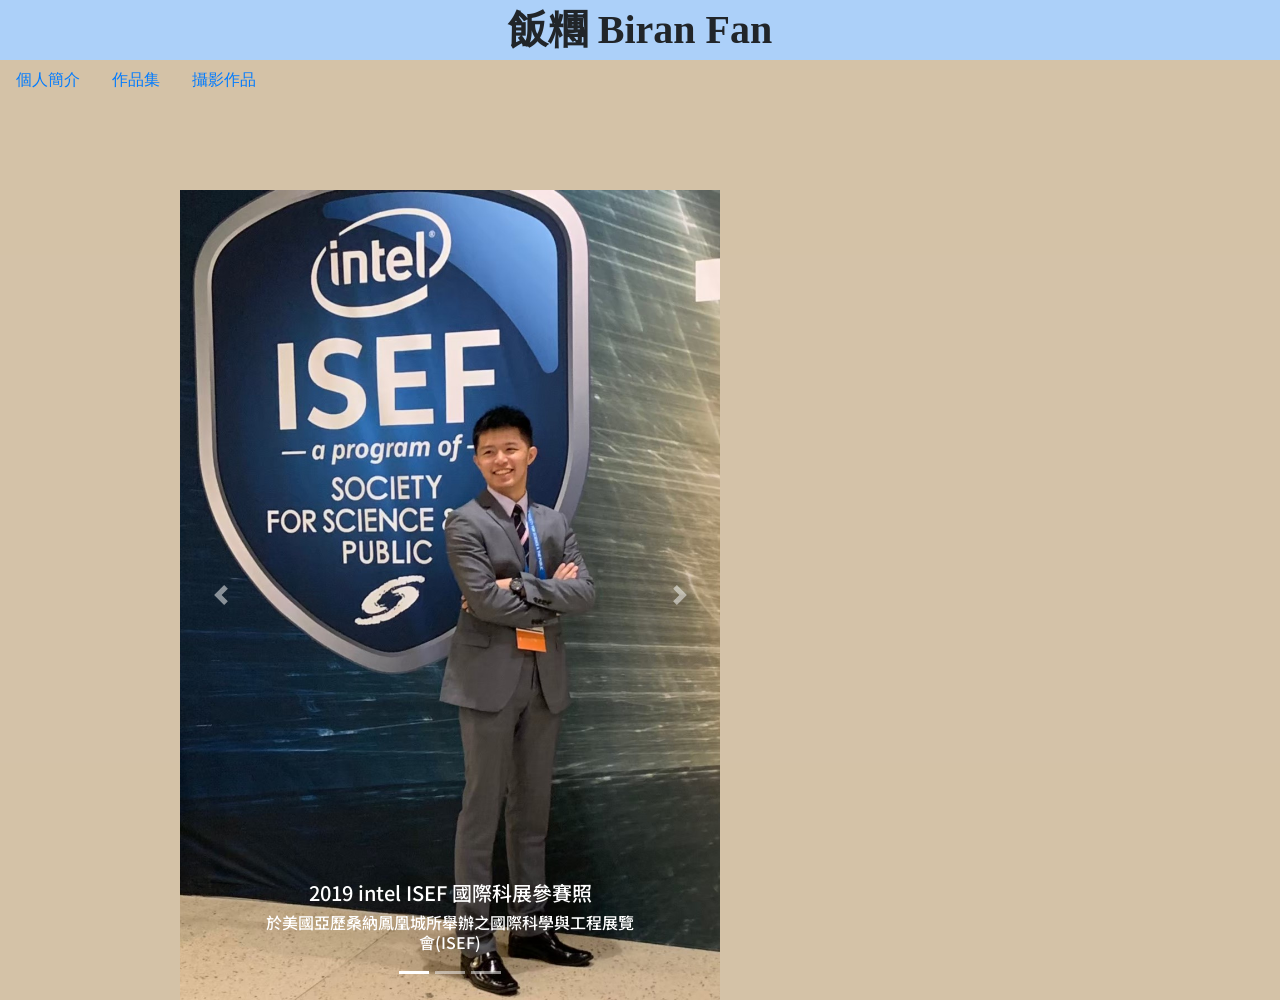
==== index.html @ c494d9f2 "test" ====
<!DOCTYPE html>

<html lang="zh-TW">

<head>
    <link rel="stylesheet" href="https://stackpath.bootstrapcdn.com/bootstrap/4.5.0/css/bootstrap.min.css" integrity="sha384-9aIt2nRpC12Uk9gS9baDl411NQApFmC26EwAOH8WgZl5MYYxFfc+NcPb1dKGj7Sk" crossorigin="anonymous">

    <meta charset="UTF-8">
    <meta name="viewport" content="width=device-width, initial-scale=1.0">
    <title>Brian Fan_范傑翔_履歷</title>
    <link href="./css/img.css" rel="stylesheet">
    <link href="https://fonts.googleapis.com/css2?family=Noto+Sans+TC:wght@100;300;400;500;700&display=swap" rel="stylesheet">
</head>

<body>
    <div id=title_of_website>
        <div class="title_name">飯糰 Biran Fan</div>
        <!-- <a class=""></a> -->
    </div>
    <div class="background">

        <!-- <video autoplay loop muted playsinline src="./vedio/IMG_1377.MOV" style="position:fixed ;display:inline-block;z-index:-1" aria-live="center"> -->
        <!-- </video> -->
        <ul class="nav nav-tab " id="myTab" role="tablist">
            <li class="nav-item color_blue" role="presentation">
                <a class="nav-link active" id="home-tab" data-toggle="tab" href="#home" role="tab" aria-controls="home" aria-selected="true">個人簡介</a>
            </li>
            <li class="nav-item" role="presentation">
                <a class="nav-link" id="profile-tab" data-toggle="tab" href="#profile" role="tab" aria-controls="profile" aria-selected="false">作品集</a>
            </li>
            <li class="nav-item" role="presentation">
                <a class="nav-link" id="contact-tab" data-toggle="tab" href="#contact" role="tab" aria-controls="contact" aria-selected="false">攝影作品</a>
            </li>
        </ul>
        <div class="tab-content self_photo photo_location" id="myTabContent">
            <!-- 幻燈片-個人照 -->
            <div class="tab-pane fade show active" style="height:90vmin;width:60vmin;" id="home" role="tabpanel" aria-labelledby="home-tab">
                <div id="carouselExampleCaptions" class="carousel slide" data-ride="carousel">
                    <ol class="carousel-indicators">
                        <li data-target="#carouselExampleCaptions" data-slide-to="0" class="active"></li>
                        <li data-target="#carouselExampleCaptions" data-slide-to="1"></li>
                        <li data-target="#carouselExampleCaptions" data-slide-to="2"></li>
                    </ol>
                    <div class="carousel-inner" style="height:90vmin;width:60vmin;">
                        <div class="carousel-item active">
                            <img src="./selfimg/ISEF_1.jpg" class="photo_size d-block h-100 " style="height:90vmin;width:60vmin;" alt="我的照片，為在美國參加國際科展時之照片">
                            <!-- <div src="./selfimg/ISEF_1.jpg" class="self_photo" style="height:90vmin;width:100%;" alt="我的照片，為在美國參加國際科展時之照片"></div> -->
                            <div class="carousel-caption d-none d-md-block">
                                <h5 class="font_type">2019 intel ISEF 國際科展參賽照</h5>
                                <h6 class="font_type" style="font-family: Noto Sans TC,sans-serif">
                                    於美國亞歷桑納鳳凰城所舉辦之國際科學與工程展覽會(ISEF)</h6>
                                <!-- <p class="font_type">我為該屆地球與環境科學科之代表(EAEV)</p> -->
                            </div>
                        </div>
                        <div class="carousel-item">
                            <img src="./selfimg/IMG_9855.JPG" class="photo_size d-block h-100" style="height:90vmin;width:60vmin;" alt="...">
                            <div class="carousel-caption d-none d-md-block">
                                <h5 class="font_type">美國獨照</h5>
                                <h6 class="font_type">沉積岩地質景</h6>
                            </div>
                        </div>
                        <div class="carousel-item">
                            <img src="./selfimg/IMG_0861.JPG" class="d-block h-100" style="height:90vmin;width:60vmin;" alt="...">
                            <div class="carousel-caption d-none d-md-block">
                                <h5 class="font_type">高中制服與大學背景</h5>
                                <h6 class="font_type">國立臺灣師範大學附屬高級中學與國立臺灣大學</h6>
                            </div>
                        </div>
                    </div>
                    <a class="carousel-control-prev" href="#carouselExampleCaptions" role="button" data-slide="prev">
                        <span class="carousel-control-prev-icon" aria-hidden="true"></span>
                        <span class="sr-only">Previous</span>
                    </a>
                    <a class="carousel-control-next" href="#carouselExampleCaptions" role="button" data-slide="next">
                        <span class="carousel-control-next-icon" aria-hidden="true"></span>
                        <span class="sr-only">Next</span>
                    </a>
                </div>
            </div>
            <div class="tab-pane fade" id="profile" role="tabpanel" aria-labelledby="profile-tab">...</div>
            <div class="tab-pane fade" id="contact" role="tabpanel" aria-labelledby="contact-tab">...</div>
        </div>
    </div>

</body>
<script src="https://code.jquery.com/jquery-3.5.1.slim.min.js" integrity="sha384-DfXdz2htPH0lsSSs5nCTpuj/zy4C+OGpamoFVy38MVBnE+IbbVYUew+OrCXaRkfj" crossorigin="anonymous"></script>
<script src="https://cdn.jsdelivr.net/npm/popper.js@1.16.0/dist/umd/popper.min.js" integrity="sha384-Q6E9RHvbIyZFJoft+2mJbHaEWldlvI9IOYy5n3zV9zzTtmI3UksdQRVvoxMfooAo" crossorigin="anonymous"></script>
<script src="https://stackpath.bootstrapcdn.com/bootstrap/4.5.0/js/bootstrap.min.js" integrity="sha384-OgVRvuATP1z7JjHLkuOU7Xw704+h835Lr+6QL9UvYjZE3Ipu6Tp75j7Bh/kR0JKI" crossorigin="anonymous"></script>

</html>
---- css/img.css ----
#title_of_website {
    margin-top: 0vmin;
    height: 60px;
    width: 100vw;
    background-color: #0a73ec56;
}

.background {
    background-color: #92662365;
    display: inline-block;
    height: 100%;
    width: 100%;
}

.bottom #color_blue {
    background-color: #00f5fd;
    display: inline;
}


/* #bottoms{ */


/* } */

#self_photo {
    /* display: inline-block; */
    /* margin-left: 20vmin; */
    height: 60vmin;
    width: 40vmin;
    /* background-size: contain; */
}

.photo_location {
    margin-left: 20vmin;
    margin-top: 10vmin;
}

.h-100 {
    height: 100%;
}


/* .photo_size img { */


/* width: 100%; */


/* height: 100%; */


/* width: 60vmin; */


/* height: 96vmin; */


/* } */

.font_type {
    font-family: 'Noto Sans TC', sans-serif;
}

.title_name {
    font-family: "Roboto,微軟正黑體";
    font-size: 40px;
    font-weight: 700;
    margin: auto;
    height: 60px;
    text-align: center;
    /* width: 30vw; */
}

.title_element {
    margin-top: 0vmin;
    height: 60px;
    /* width: 30vw; */
}

#box {
    margin: auto;
    margin-top: 1vmin;
    height: 90vmin;
    width: 46vmin;
    background-color: #FFFFFF;
    padding-top: 1vmin;
    border-radius: 4vmin;
    padding-bottom: 8vmin;
    padding-left: 1vmin;
    padding-right: 1vmin;
    /* height: 800px; */
    /* width: 450px; */
    /* background-color: #0000FF; */
    /* padding: 10px; */
    /* border-radius: 20px; */
}

.outside {
    margin: auto;
    margin-top: 1vmin;
    height: 100vmin;
    width: 48vmin;
    background-color: #ecb1ac;
    border-radius: 4vmin;
    padding-top: 1vmin;
    padding-bottom: 1vmin;
    padding-left: 1vmin;
    padding-right: 1vmin;
}
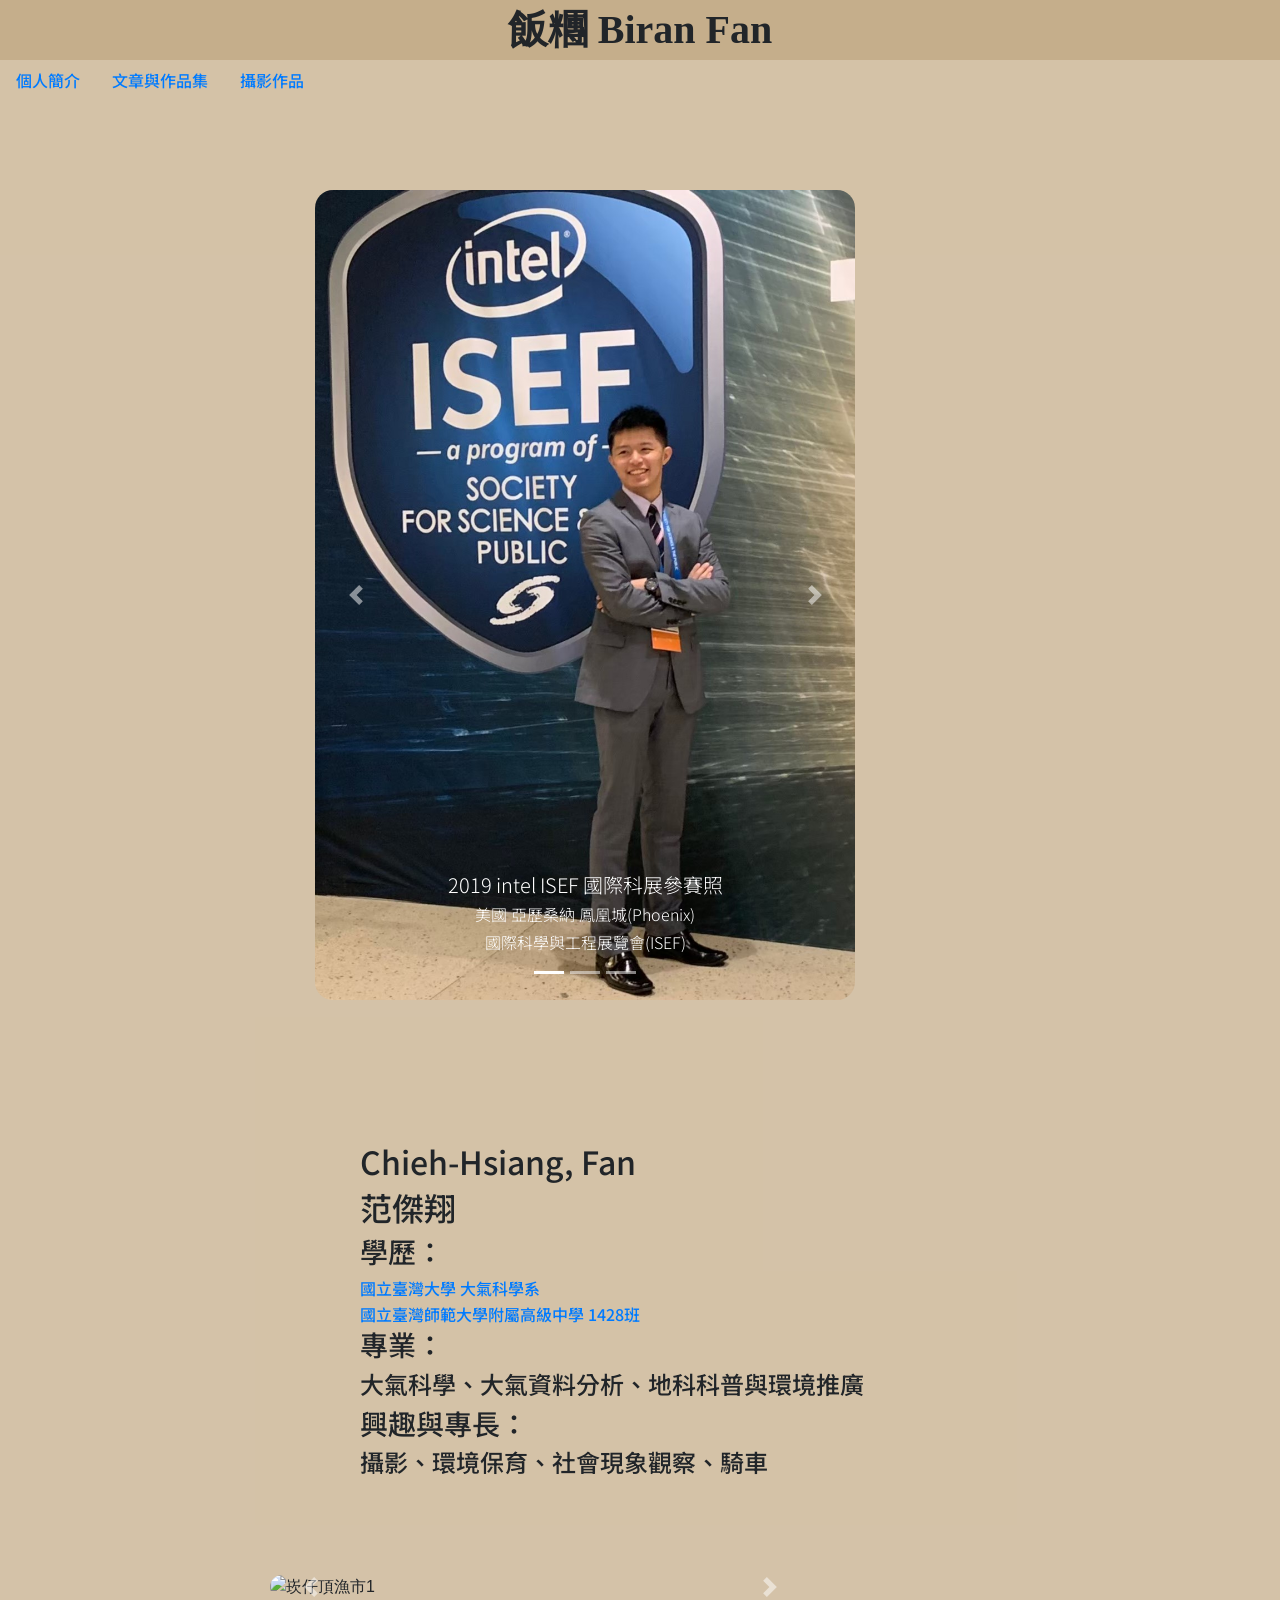
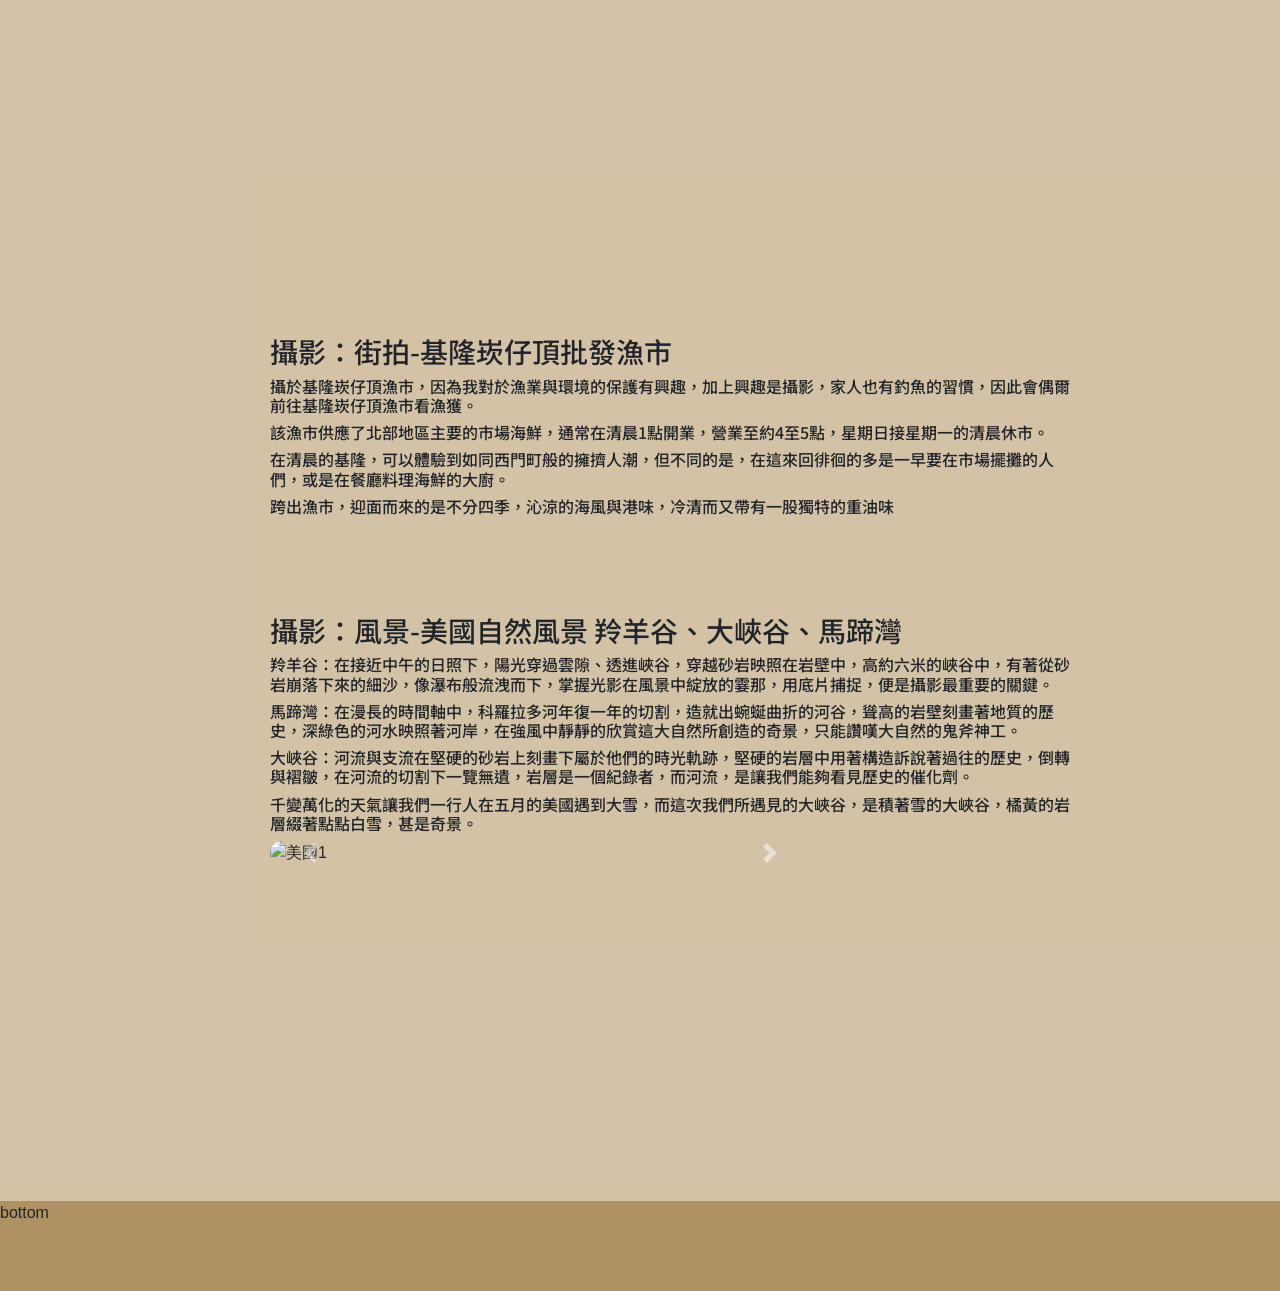
==== commit 2f642661: "update 1" ====
--- a/index.html
+++ b/index.html
@@ -13,7 +13,7 @@
 </head>
 
 <body>
-    <div id=title_of_website>
+    <div id="title_of_website">
         <div class="title_name">飯糰 Biran Fan</div>
         <!-- <a class=""></a> -->
     </div>
@@ -21,70 +21,192 @@
 
         <!-- <video autoplay loop muted playsinline src="./vedio/IMG_1377.MOV" style="position:fixed ;display:inline-block;z-index:-1" aria-live="center"> -->
         <!-- </video> -->
-        <ul class="nav nav-tab " id="myTab" role="tablist">
+        <ul class="nav nav-tab " id="myTab" style=" margin:center;align-content: center;" role="tablist">
             <li class="nav-item color_blue" role="presentation">
-                <a class="nav-link active" id="home-tab" data-toggle="tab" href="#home" role="tab" aria-controls="home" aria-selected="true">個人簡介</a>
+                <a class="nav-link active font_type_title_bottom" id="home-tab" data-toggle="tab" href="#home" role="tab" aria-controls="home" aria-selected="true">個人簡介</a>
             </li>
             <li class="nav-item" role="presentation">
-                <a class="nav-link" id="profile-tab" data-toggle="tab" href="#profile" role="tab" aria-controls="profile" aria-selected="false">作品集</a>
+                <a class="nav-link font_type_title_bottom" id="profile-tab" data-toggle="tab" href="#profile" role="tab" aria-controls="profile" aria-selected="false">文章與作品集</a>
             </li>
             <li class="nav-item" role="presentation">
-                <a class="nav-link" id="contact-tab" data-toggle="tab" href="#contact" role="tab" aria-controls="contact" aria-selected="false">攝影作品</a>
+                <a class="nav-link font_type_title_bottom" id="contact-tab" data-toggle="tab" href="#contact" role="tab" aria-controls="contact" aria-selected="false">攝影作品</a>
             </li>
         </ul>
-        <div class="tab-content self_photo photo_location" id="myTabContent">
+        <div class="tab-content" id="myTabContent">
             <!-- 幻燈片-個人照 -->
-            <div class="tab-pane fade show active" style="height:90vmin;width:60vmin;" id="home" role="tabpanel" aria-labelledby="home-tab">
-                <div id="carouselExampleCaptions" class="carousel slide" data-ride="carousel">
-                    <ol class="carousel-indicators">
-                        <li data-target="#carouselExampleCaptions" data-slide-to="0" class="active"></li>
-                        <li data-target="#carouselExampleCaptions" data-slide-to="1"></li>
-                        <li data-target="#carouselExampleCaptions" data-slide-to="2"></li>
-                    </ol>
-                    <div class="carousel-inner" style="height:90vmin;width:60vmin;">
-                        <div class="carousel-item active">
-                            <img src="./selfimg/ISEF_1.jpg" class="photo_size d-block h-100 " style="height:90vmin;width:60vmin;" alt="我的照片，為在美國參加國際科展時之照片">
-                            <!-- <div src="./selfimg/ISEF_1.jpg" class="self_photo" style="height:90vmin;width:100%;" alt="我的照片，為在美國參加國際科展時之照片"></div> -->
-                            <div class="carousel-caption d-none d-md-block">
-                                <h5 class="font_type">2019 intel ISEF 國際科展參賽照</h5>
-                                <h6 class="font_type" style="font-family: Noto Sans TC,sans-serif">
-                                    於美國亞歷桑納鳳凰城所舉辦之國際科學與工程展覽會(ISEF)</h6>
-                                <!-- <p class="font_type">我為該屆地球與環境科學科之代表(EAEV)</p> -->
-                            </div>
+            <div class="tab-pane fade show active" id="home" style="margin-left: 20vmin;margin-top:10vmin" role="tabpanel" aria-labelledby="home-tab">
+                <div class="display_ib self">
+                    <div id="carouselExampleCaptions" class="carousel slide" data-ride="carousel" style="height:90vmin;width:60vmin;">
+                        <ol class="carousel-indicators">
+                            <li data-target="#carouselExampleCaptions" data-slide-to="0" class="active"></li>
+                            <li data-target="#carouselExampleCaptions" data-slide-to="1"></li>
+                            <li data-target="#carouselExampleCaptions" data-slide-to="2"></li>
+                        </ol>
+                        <div class="carousel-inner" style="height:90vmin;width:60vmin;">
+                            <div class="carousel-item active">
+                                <img src="./selfimg/ISEF_1.jpg" class="photo_size d-block h-100 " style="height:90vmin;width:60vmin;border-radius: 2vmin;" alt="我的照片，為在美國參加國際科展時之照片">
+                                <!-- <div src="./selfimg/ISEF_1.jpg" class="self_photo" style="height:90vmin;width:100%;" alt="我的照片，為在美國參加國際科展時之照片"></div> -->
+                                <div class="carousel-caption d-none d-md-block">
+                                    <h5 class="font_type">2019 intel ISEF 國際科展參賽照</h5>
+                                    <h6 class="font_type">美國 亞歷桑納 鳳凰城(Phoenix) </h6>
+                                    <h6 class="font_type">國際科學與工程展覽會(ISEF)</h6>
+                                    <!-- <p class="font_type">我為該屆地球與環境科學科之代表(EAEV)</p> -->
+                                </div>
+                            </div>
+                            <div class="carousel-item">
+                                <img src="./selfimg/IMG_9855.JPG" class="photo_size d-block h-100" style="height:90vmin;width:60vmin;border-radius: 2vmin;" alt="美國獨照">
+                                <div class="carousel-caption d-none d-md-block">
+                                    <h5 class="font_type">美國獨照</h5>
+                                    <h6 class="font_type">沉積岩地質景</h6>
+                                </div>
+                            </div>
+                            <div class="carousel-item">
+                                <img src="./selfimg/IMG_0861.JPG" class="d-block h-100" style="height:90vmin;width:60vmin;border-radius: 2vmin;" alt="附中制服日">
+                                <div class="carousel-caption d-none d-md-block">
+                                    <h5 class="font_type">高中制服與大學背景</h5>
+                                    <h6 class="font_type">國立臺灣大學</h6>
+                                    <h6 class="font_type">國立臺灣師範大學附屬高級中學</h6>
+                                </div>
+                            </div>
+                            <!-- </div> -->
+                            <div class="article">adfgiewrf</div>
+                            <a class="carousel-control-prev" href="#carouselExampleCaptions" role="button" data-slide="prev">
+                                <span class="carousel-control-prev-icon" aria-hidden="true"></span>
+                                <span class="sr-only">Previous</span>
+                            </a>
+                            <a class="carousel-control-next" href="#carouselExampleCaptions" role="button" data-slide="next">
+                                <span class="carousel-control-next-icon" aria-hidden="true"></span>
+                                <span class="sr-only">Next</span>
+                            </a>
                         </div>
-                        <div class="carousel-item">
-                            <img src="./selfimg/IMG_9855.JPG" class="photo_size d-block h-100" style="height:90vmin;width:60vmin;" alt="...">
-                            <div class="carousel-caption d-none d-md-block">
-                                <h5 class="font_type">美國獨照</h5>
-                                <h6 class="font_type">沉積岩地質景</h6>
-                            </div>
+                    </div>
+                </div>
+                <div class="display_ib self_article">
+                    <h2 class="font_type" style="font-weight:500;">Chieh-Hsiang, Fan</h2>
+                    <h2 class="font_type" style="font-weight:500;">范傑翔</h2>
+
+                    <h3 class="font_type" style="font-weight:500;">學歷：</h3>
+                    <a class="font_type" style="font-weight:500;" href="http://www.as.ntu.edu.tw/" target="_blank">
+                        國立臺灣大學 大氣科學系<br></a>
+                    <a class="font_type" style="font-weight:500;" href="https://www.hs.ntnu.edu.tw/" target="_blank">
+                        國立臺灣師範大學附屬高級中學 1428班
+                    </a>
+                    <h3 class="font_type" style="font-weight:500;">專業：</h3>
+                    <h4 class="font_type" style="font-weight:500;">大氣科學、大氣資料分析、地科科普與環境推廣</h4>
+                    <h3 class="font_type" style="font-weight:500;">興趣與專長：</h3>
+                    <h4 class="font_type" style="font-weight:500;">攝影、環境保育、社會現象觀察、騎車</h4>
+
+                </div>
+                <div class="photo_article">
+                    <div class="photo_in_left">
+                        <div id="carouselExampleControls" class="carousel slide" data-ride="carousel">
+                            <div class="carousel-inner">
+                                <div class="carousel-item active">
+                                    <img src="./img/IMG_3566.JPG" class="d-block w-100" style="border-radius: 3vmin;" alt="崁仔頂漁市1">
+                                </div>
+                                <div class="carousel-item">
+                                    <img src="./img/IMG_3562.JPG" class="d-block w-100" style="border-radius: 3vmin;" alt="崁仔頂漁市2">
+                                </div>
+                                <div class="carousel-item">
+                                    <img src="./img/IMG_3532.JPG" class="d-block w-100" style="border-radius: 3vmin;" alt="崁仔頂漁市3">
+                                </div>
+                            </div>
+                            <a class="carousel-control-prev" href="#carouselExampleControls" role="button" data-slide="prev">
+                                <span class="carousel-control-prev-icon" aria-hidden="true"></span>
+                                <span class="sr-only">Previous</span>
+                            </a>
+                            <a class="carousel-control-next" href="#carouselExampleControls" role="button" data-slide="next">
+                                <span class="carousel-control-next-icon" aria-hidden="true"></span>
+                                <span class="sr-only">Next</span>
+                            </a>
                         </div>
-                        <div class="carousel-item">
-                            <img src="./selfimg/IMG_0861.JPG" class="d-block h-100" style="height:90vmin;width:60vmin;" alt="...">
-                            <div class="carousel-caption d-none d-md-block">
-                                <h5 class="font_type">高中制服與大學背景</h5>
-                                <h6 class="font_type">國立臺灣師範大學附屬高級中學與國立臺灣大學</h6>
-                            </div>
+                    </div>
+                    <div class="article">
+                        <h3>攝影：街拍-基隆崁仔頂批發漁市</h3>
+                        <h6>
+                            攝於基隆崁仔頂漁市，因為我對於漁業與環境的保護有興趣，加上興趣是攝影，家人也有釣魚的習慣，因此會偶爾前往基隆崁仔頂漁市看漁獲。
+                        </h6>
+                        <h6>該漁市供應了北部地區主要的市場海鮮，通常在清晨1點開業，營業至約4至5點，星期日接星期一的清晨休市。
+                        </h6>
+                        <h6>在清晨的基隆，可以體驗到如同西門町般的擁擠人潮，但不同的是，在這來回徘徊的多是一早要在市場擺攤的人們，或是在餐廳料理海鮮的大廚。</h6>
+                        <h6>跨出漁市，迎面而來的是不分四季，沁涼的海風與港味，冷清而又帶有一股獨特的重油味</h6>
+                    </div>
+                </div>
+                <div class="photo_article">
+                    <div class="article">
+                        <h3>攝影：風景-美國自然風景 羚羊谷、大峽谷、馬蹄灣</h3>
+                        <h6>
+                            羚羊谷：在接近中午的日照下，陽光穿過雲隙、透進峽谷，穿越砂岩映照在岩壁中，高約六米的峽谷中，有著從砂岩崩落下來的細沙，像瀑布般流洩而下，掌握光影在風景中綻放的霎那，用底片捕捉，便是攝影最重要的關鍵。
+                        </h6>
+                        <h6>馬蹄灣：在漫長的時間軸中，科羅拉多河年復一年的切割，造就出蜿蜒曲折的河谷，聳高的岩壁刻畫著地質的歷史，深綠色的河水映照著河岸，在強風中靜靜的欣賞這大自然所創造的奇景，只能讚嘆大自然的鬼斧神工。
+                        </h6>
+                        <h6>大峽谷：河流與支流在堅硬的砂岩上刻畫下屬於他們的時光軌跡，堅硬的岩層中用著構造訴說著過往的歷史，倒轉與褶皺，在河流的切割下一覽無遺，岩層是一個紀錄者，而河流，是讓我們能夠看見歷史的催化劑。
+                        </h6>
+                        <h6>千變萬化的天氣讓我們一行人在五月的美國遇到大雪，而這次我們所遇見的大峽谷，是積著雪的大峽谷，橘黃的岩層綴著點點白雪，甚是奇景。</h6>
+                    </div>
+                    <div class="photo_in_right">
+                        <div id="carouselExampleFade" class="carousel slide carousel-fade" data-ride="carousel">
+                            <div class="carousel-inner">
+                                <div class="carousel-item active">
+                                    <img src="./img/us_1.JPG" class="d-block w-100" style="border-radius: 3vmin;" alt="美國1">
+                                </div>
+                                <div class="carousel-item">
+                                    <img src="./img/us_2.JPG" class="d-block w-100" style="border-radius: 3vmin;" alt="美國2">
+                                </div>
+                                <!-- <div class="carousel-item"> -->
+                                <!-- <img src="./img/us_3.JPG" class="d-block w-100" style="border-radius: 3vmin;" alt="崁仔頂漁市2"> -->
+                                <!-- </div> -->
+                                <!-- <div class="carousel-item"> -->
+                                <!-- <img src="./img/us_4.JPG" class="d-block w-100" style="border-radius: 3vmin;" alt="崁仔頂漁市2"> -->
+                                <!-- </div> -->
+                                <div class="carousel-item">
+                                    <img src="./img/us_5.JPG" class="d-block w-100" style="border-radius: 3vmin;" alt="美國3">
+                                </div>
+                                <div class="carousel-item">
+                                    <img src="./img/us_6.JPG" class="d-block w-100" style="border-radius: 3vmin;" alt="美國4">
+                                </div>
+                                <div class="carousel-item">
+                                    <img src="./img/us_7.JPG" class="d-block w-100" style="border-radius: 3vmin;" alt="美國5">
+                                </div>
+                                <div class="carousel-item">
+                                    <img src="./img/us_8.JPG" class="d-block w-100" style="border-radius: 3vmin;" alt="美國6">
+                                </div>
+                                <div class="carousel-item">
+                                    <img src="./img/us_9.JPG" class="d-block w-100" style="border-radius: 3vmin;" alt="美國7">
+                                </div>
+                                <div class="carousel-item">
+                                    <img src="./img/us_10.JPG" class="d-block w-100" style="border-radius: 3vmin;" alt="美國8">
+                                </div>
+                                <div class="carousel-item">
+                                    <img src="./img/us_11.JPG" class="d-block w-100" style="border-radius: 3vmin;" alt="美國9">
+                                </div>
+                                <div class="carousel-item">
+                                    <img src="./img/us_12.JPG" class="d-block w-100" style="border-radius: 3vmin;" alt="美國10">
+                                </div>
+                                <div class="carousel-item">
+                                    <img src="./img/us_13.JPG" class="d-block w-100" style="border-radius: 3vmin;" alt="美國11">
+                                </div>
+                            </div>
+                            <a class="carousel-control-prev" href="#carouselExampleFade" role="button" data-slide="prev">
+                                <span class="carousel-control-prev-icon" aria-hidden="true"></span>
+                                <span class="sr-only">Previous</span>
+                            </a>
+                            <a class="carousel-control-next" href="#carouselExampleFade" role="button" data-slide="next">
+                                <span class="carousel-control-next-icon" aria-hidden="true"></span>
+                                <span class="sr-only">Next</span>
+                            </a>
                         </div>
                     </div>
-                    <a class="carousel-control-prev" href="#carouselExampleCaptions" role="button" data-slide="prev">
-                        <span class="carousel-control-prev-icon" aria-hidden="true"></span>
-                        <span class="sr-only">Previous</span>
-                    </a>
-                    <a class="carousel-control-next" href="#carouselExampleCaptions" role="button" data-slide="next">
-                        <span class="carousel-control-next-icon" aria-hidden="true"></span>
-                        <span class="sr-only">Next</span>
-                    </a>
                 </div>
             </div>
             <div class="tab-pane fade" id="profile" role="tabpanel" aria-labelledby="profile-tab">...</div>
             <div class="tab-pane fade" id="contact" role="tabpanel" aria-labelledby="contact-tab">...</div>
         </div>
-    </div>
-
+        <div id="bottom_of_website"> bottom</div>
+
+        <script src="https://code.jquery.com/jquery-3.5.1.slim.min.js" integrity="sha384-DfXdz2htPH0lsSSs5nCTpuj/zy4C+OGpamoFVy38MVBnE+IbbVYUew+OrCXaRkfj" crossorigin="anonymous"></script>
+        <script src="https://cdn.jsdelivr.net/npm/popper.js@1.16.0/dist/umd/popper.min.js" integrity="sha384-Q6E9RHvbIyZFJoft+2mJbHaEWldlvI9IOYy5n3zV9zzTtmI3UksdQRVvoxMfooAo" crossorigin="anonymous"></script>
+        <script src="https://stackpath.bootstrapcdn.com/bootstrap/4.5.0/js/bootstrap.min.js" integrity="sha384-OgVRvuATP1z7JjHLkuOU7Xw704+h835Lr+6QL9UvYjZE3Ipu6Tp75j7Bh/kR0JKI" crossorigin="anonymous"></script>
 </body>
-<script src="https://code.jquery.com/jquery-3.5.1.slim.min.js" integrity="sha384-DfXdz2htPH0lsSSs5nCTpuj/zy4C+OGpamoFVy38MVBnE+IbbVYUew+OrCXaRkfj" crossorigin="anonymous"></script>
-<script src="https://cdn.jsdelivr.net/npm/popper.js@1.16.0/dist/umd/popper.min.js" integrity="sha384-Q6E9RHvbIyZFJoft+2mJbHaEWldlvI9IOYy5n3zV9zzTtmI3UksdQRVvoxMfooAo" crossorigin="anonymous"></script>
-<script src="https://stackpath.bootstrapcdn.com/bootstrap/4.5.0/js/bootstrap.min.js" integrity="sha384-OgVRvuATP1z7JjHLkuOU7Xw704+h835Lr+6QL9UvYjZE3Ipu6Tp75j7Bh/kR0JKI" crossorigin="anonymous"></script>
 
 </html>
--- a/css/img.css
+++ b/css/img.css
@@ -1,12 +1,70 @@
 #title_of_website {
     margin-top: 0vmin;
     height: 60px;
-    width: 100vw;
-    background-color: #0a73ec56;
+    width: 100%;
+    background-color: #92662386;
+}
+
+#bottom_of_website {
+    margin-top: 0vmin;
+    height: 10vh;
+    width: 100%;
+    background-color: #92662386;
+    /* display: inline-block; */
+}
+
+.photo_article {
+    margin-left: 0vmin;
+    margin-top: 10vmin;
+}
+
+.display_ib {
+    display: inline-block;
+}
+
+.self_article {
+    vertical-align: top;
+    margin-left: 20vmin;
+    margin-top: 15vmin;
+}
+
+.self {
+    margin-left: 15vmin;
+    width: 60vmin;
+    height: 90vmin;
+}
+
+.article {
+    /* position: relative; */
+    vertical-align: top;
+    margin-top: 0vmin;
+    margin-left: 10vmin;
+    width: 90vmin;
+    display: inline-block;
+    font-family: 'Noto Sans TC', sans-serif;
+}
+
+.photo_in_left {
+    margin-left: 10vmin;
+    /* margin-top: 20vmin; */
+    height: 40vmin;
+    width: 60vmin;
+    display: inline-block;
+    border-radius: 5vmin;
+}
+
+.photo_in_right {
+    margin-left: 10vmin;
+    /* margin-top: 20vmin; */
+    height: 40vmin;
+    width: 60vmin;
+    display: inline-block;
+    border-radius: 5vmin;
 }
 
 .background {
     background-color: #92662365;
+    margin: 0px;
     display: inline-block;
     height: 100%;
     width: 100%;
@@ -31,7 +89,7 @@
     /* background-size: contain; */
 }
 
-.photo_location {
+.web_location {
     margin-left: 20vmin;
     margin-top: 10vmin;
 }
@@ -58,8 +116,14 @@
 
 /* } */
 
+.font_type_title_bottom {
+    font-family: 'Noto Sans TC', sans-serif;
+    font-weight: 500;
+}
+
 .font_type {
     font-family: 'Noto Sans TC', sans-serif;
+    font-weight: 300;
 }
 
 .title_name {
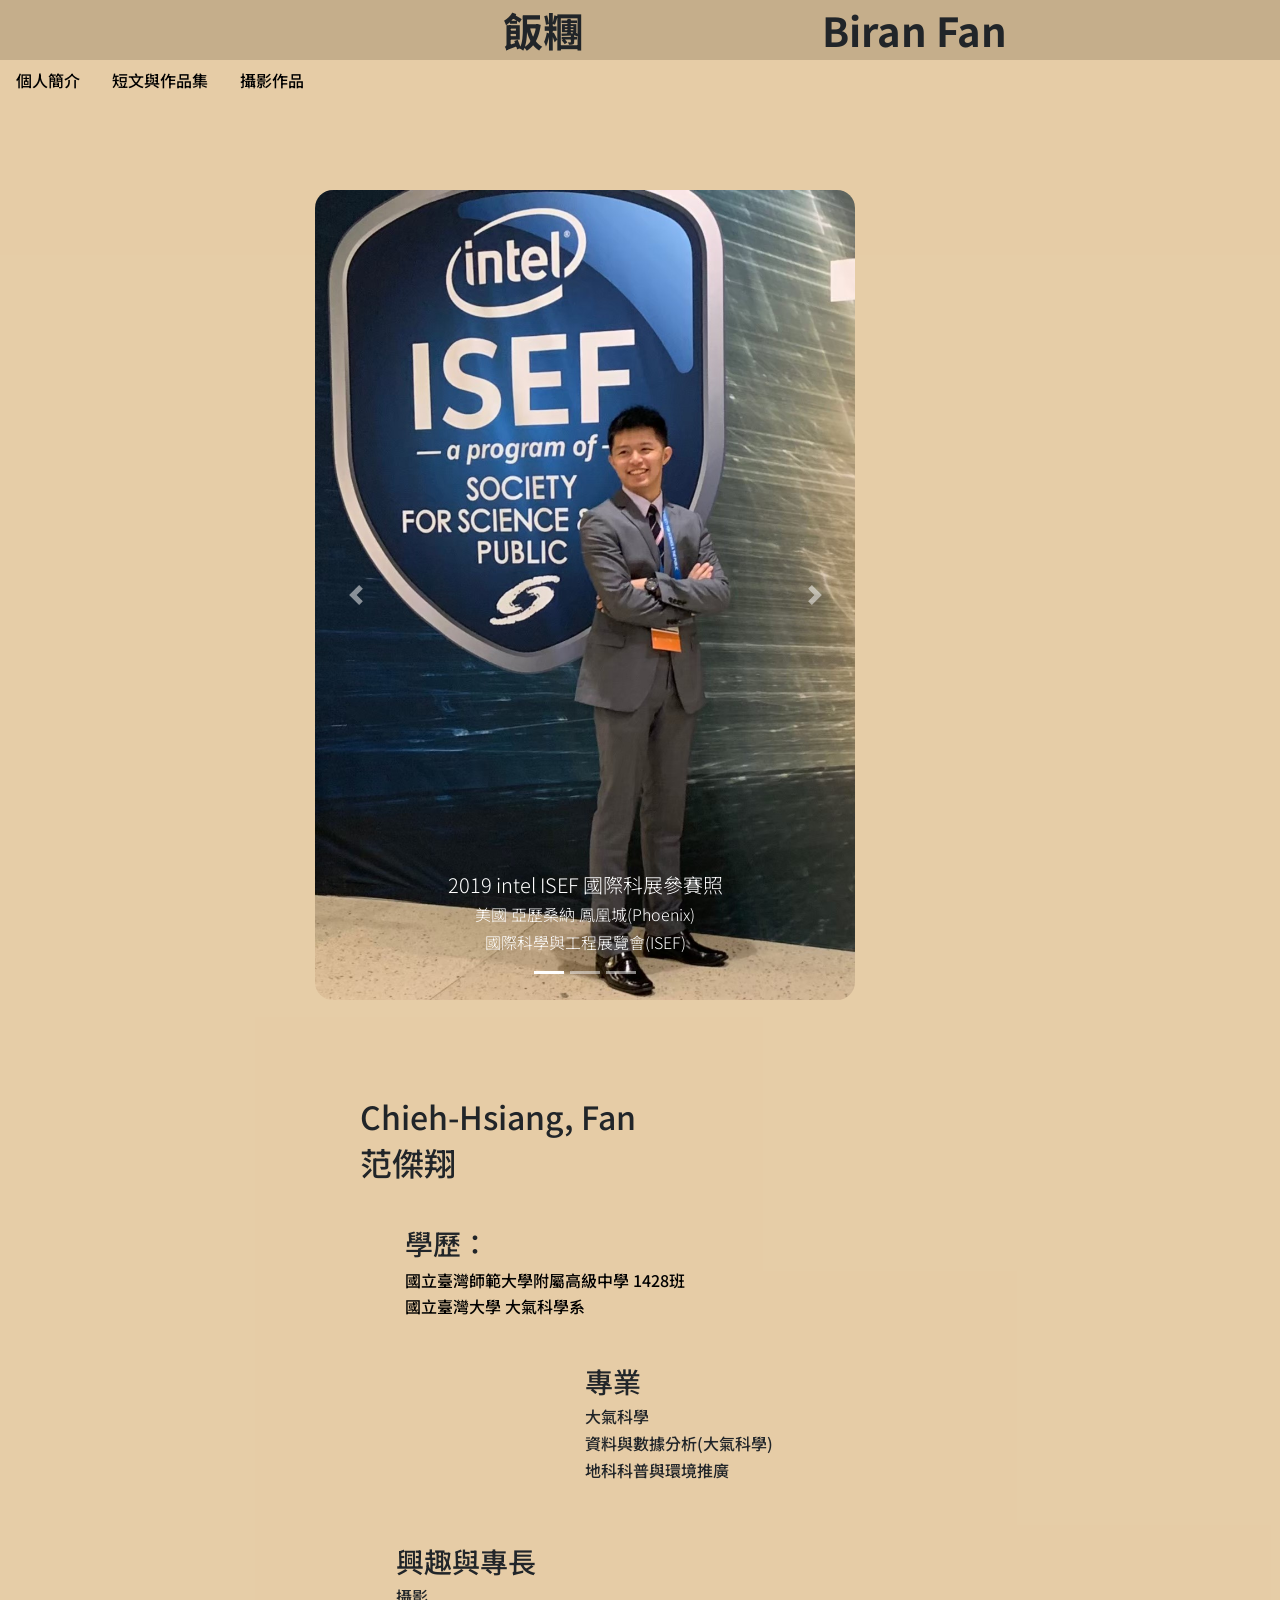
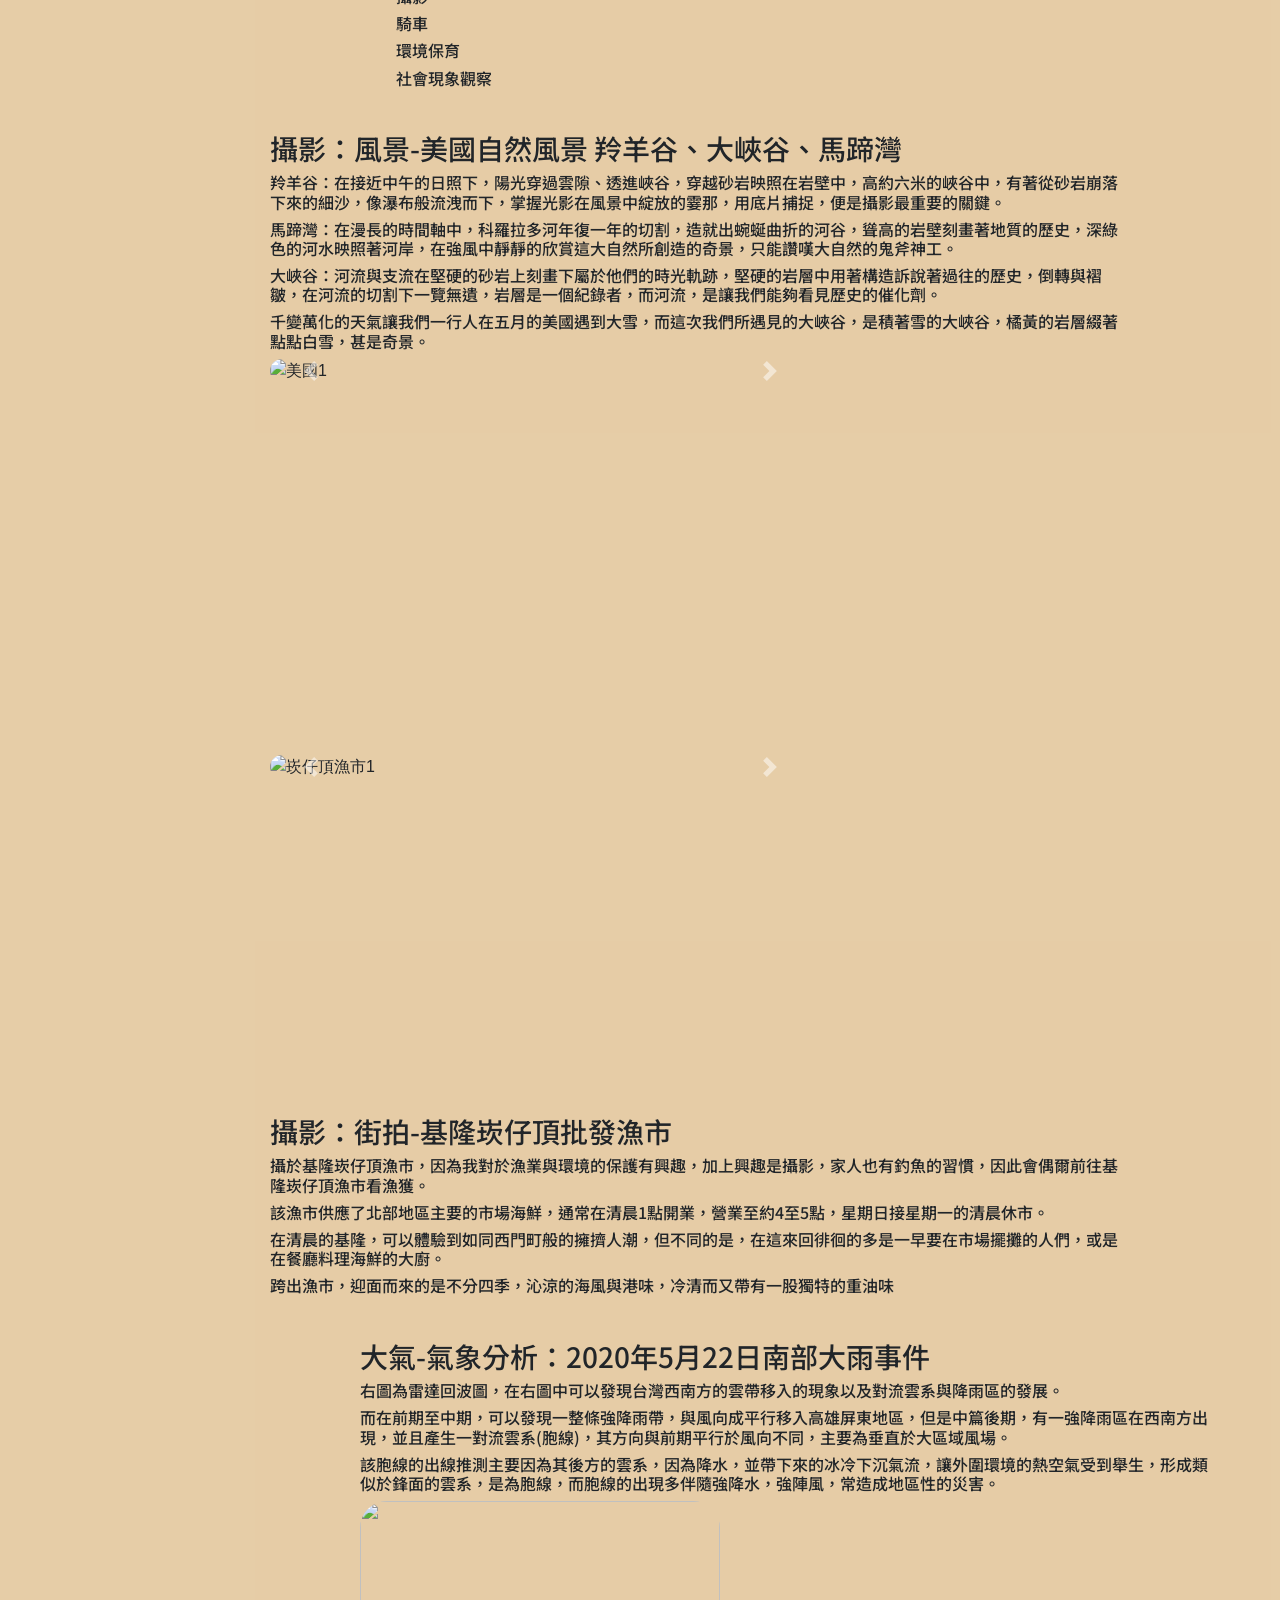
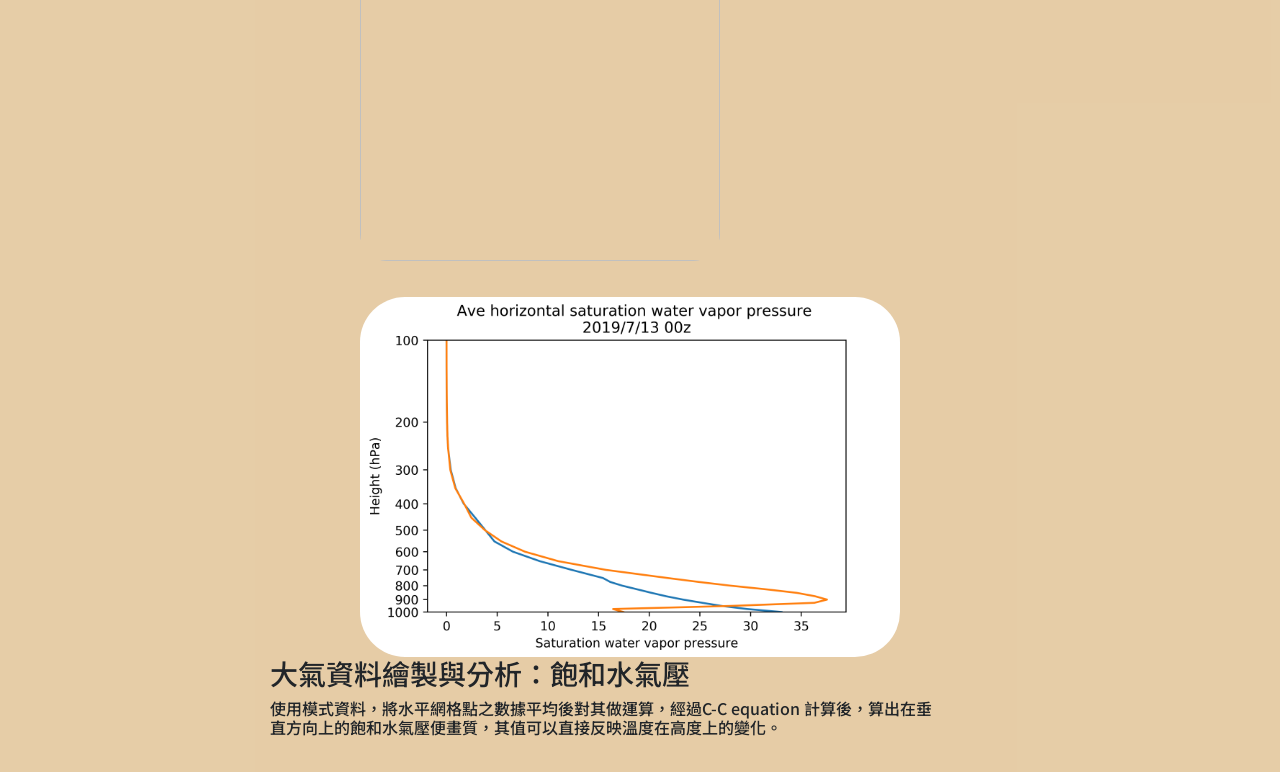
==== commit 98f959f4: "up" ====
--- a/index.html
+++ b/index.html
@@ -14,7 +14,14 @@
 
 <body>
     <div id="title_of_website">
-        <div class="title_name">飯糰 Biran Fan</div>
+        <div class="title_name font_type">
+            <div style="width:60vmin; display:inline-block;margin-left:0%;">
+                飯糰
+            </div>
+            <div style="vertical-align:top;display:inline-block">
+                Biran Fan
+            </div>
+        </div>
         <!-- <a class=""></a> -->
     </div>
     <div class="background">
@@ -26,7 +33,7 @@
                 <a class="nav-link active font_type_title_bottom" id="home-tab" data-toggle="tab" href="#home" role="tab" aria-controls="home" aria-selected="true">個人簡介</a>
             </li>
             <li class="nav-item" role="presentation">
-                <a class="nav-link font_type_title_bottom" id="profile-tab" data-toggle="tab" href="#profile" role="tab" aria-controls="profile" aria-selected="false">文章與作品集</a>
+                <a class="nav-link font_type_title_bottom" id="profile-tab" data-toggle="tab" href="#profile" role="tab" aria-controls="profile" aria-selected="false">短文與作品集</a>
             </li>
             <li class="nav-item" role="presentation">
                 <a class="nav-link font_type_title_bottom" id="contact-tab" data-toggle="tab" href="#contact" role="tab" aria-controls="contact" aria-selected="false">攝影作品</a>
@@ -69,7 +76,7 @@
                                 </div>
                             </div>
                             <!-- </div> -->
-                            <div class="article">adfgiewrf</div>
+                            <!-- <div class="article">adfgiewrf</div> -->
                             <a class="carousel-control-prev" href="#carouselExampleCaptions" role="button" data-slide="prev">
                                 <span class="carousel-control-prev-icon" aria-hidden="true"></span>
                                 <span class="sr-only">Previous</span>
@@ -82,21 +89,98 @@
                     </div>
                 </div>
                 <div class="display_ib self_article">
+
                     <h2 class="font_type" style="font-weight:500;">Chieh-Hsiang, Fan</h2>
                     <h2 class="font_type" style="font-weight:500;">范傑翔</h2>
-
-                    <h3 class="font_type" style="font-weight:500;">學歷：</h3>
-                    <a class="font_type" style="font-weight:500;" href="http://www.as.ntu.edu.tw/" target="_blank">
-                        國立臺灣大學 大氣科學系<br></a>
-                    <a class="font_type" style="font-weight:500;" href="https://www.hs.ntnu.edu.tw/" target="_blank">
-                        國立臺灣師範大學附屬高級中學 1428班
-                    </a>
-                    <h3 class="font_type" style="font-weight:500;">專業：</h3>
-                    <h4 class="font_type" style="font-weight:500;">大氣科學、大氣資料分析、地科科普與環境推廣</h4>
-                    <h3 class="font_type" style="font-weight:500;">興趣與專長：</h3>
-                    <h4 class="font_type" style="font-weight:500;">攝影、環境保育、社會現象觀察、騎車</h4>
-
-                </div>
+                    <div id="self_article_1">
+                        <h3 class="font_type" style="font-weight:500;">學歷：</h3>
+                        <a class="font_type" style="font-weight:500;" href="https://www.hs.ntnu.edu.tw/" target="_blank">
+                            國立臺灣師範大學附屬高級中學 1428班<br>
+                        </a>
+                        <a class="font_type" style="font-weight:500;" href="http://www.as.ntu.edu.tw/" target="_blank">
+                            國立臺灣大學 大氣科學系</a>
+                    </div>
+                    <div id="self_article_2">
+                        <h3 class="font_type" style="font-weight:500;">興趣與專長</h3>
+                        <h6 class="font_type" style="font-weight:500;">攝影</h6>
+                        <h6 class="font_type" style="font-weight:500;">騎車</h6>
+                        <h6 class="font_type" style="font-weight:500;">環境保育</h6>
+                        <h6 class="font_type" style="font-weight:500;">社會現象觀察</h6>
+                    </div>
+                    <div id="self_article_3">
+                        <h3 class="font_type" style="font-weight:500;">專業</h3>
+                        <h6 class="font_type" style="font-weight:500;">大氣科學</h6>
+                        <h6 class="font_type" style="font-weight:500;">資料與數據分析(大氣科學)</h6>
+                        <h6 class="font_type" style="font-weight:500;">地科科普與環境推廣</h6>
+                    </div>
+                </div>
+                <div class="photo_article">
+                    <div class="article">
+                        <h3>攝影：風景-美國自然風景 羚羊谷、大峽谷、馬蹄灣</h3>
+                        <h6>
+                            羚羊谷：在接近中午的日照下，陽光穿過雲隙、透進峽谷，穿越砂岩映照在岩壁中，高約六米的峽谷中，有著從砂岩崩落下來的細沙，像瀑布般流洩而下，掌握光影在風景中綻放的霎那，用底片捕捉，便是攝影最重要的關鍵。
+                        </h6>
+                        <h6>馬蹄灣：在漫長的時間軸中，科羅拉多河年復一年的切割，造就出蜿蜒曲折的河谷，聳高的岩壁刻畫著地質的歷史，深綠色的河水映照著河岸，在強風中靜靜的欣賞這大自然所創造的奇景，只能讚嘆大自然的鬼斧神工。
+                        </h6>
+                        <h6>大峽谷：河流與支流在堅硬的砂岩上刻畫下屬於他們的時光軌跡，堅硬的岩層中用著構造訴說著過往的歷史，倒轉與褶皺，在河流的切割下一覽無遺，岩層是一個紀錄者，而河流，是讓我們能夠看見歷史的催化劑。
+                        </h6>
+                        <h6>千變萬化的天氣讓我們一行人在五月的美國遇到大雪，而這次我們所遇見的大峽谷，是積著雪的大峽谷，橘黃的岩層綴著點點白雪，甚是奇景。</h6>
+                    </div>
+                    <div class="photo_in_right">
+                        <div id="carouselExampleFade" class="carousel slide carousel-fade" data-ride="carousel">
+                            <div class="carousel-inner">
+                                <div class="carousel-item active">
+                                    <img src="./img/us_1.JPG" class="d-block w-100" style="border-radius: 3vmin;" alt="美國1">
+                                </div>
+                                <div class="carousel-item">
+                                    <img src="./img/us_2.JPG" class="d-block w-100" style="border-radius: 3vmin;" alt="美國2">
+                                </div>
+                                <!-- <div class="carousel-item"> -->
+                                <!-- <img src="./img/us_3.JPG" class="d-block w-100" style="border-radius: 3vmin;" alt="崁仔頂漁市2"> -->
+                                <!-- </div> -->
+                                <!-- <div class="carousel-item"> -->
+                                <!-- <img src="./img/us_4.JPG" class="d-block w-100" style="border-radius: 3vmin;" alt="崁仔頂漁市2"> -->
+                                <!-- </div> -->
+                                <div class="carousel-item">
+                                    <img src="./img/us_5.JPG" class="d-block w-100" style="border-radius: 3vmin;" alt="美國3">
+                                </div>
+                                <div class="carousel-item">
+                                    <img src="./img/us_6.JPG" class="d-block w-100" style="border-radius: 3vmin;" alt="美國4">
+                                </div>
+                                <div class="carousel-item">
+                                    <img src="./img/us_7.JPG" class="d-block w-100" style="border-radius: 3vmin;" alt="美國5">
+                                </div>
+                                <div class="carousel-item">
+                                    <img src="./img/us_8.JPG" class="d-block w-100" style="border-radius: 3vmin;" alt="美國6">
+                                </div>
+                                <div class="carousel-item">
+                                    <img src="./img/us_9.JPG" class="d-block w-100" style="border-radius: 3vmin;" alt="美國7">
+                                </div>
+                                <div class="carousel-item">
+                                    <img src="./img/us_10.JPG" class="d-block w-100" style="border-radius: 3vmin;" alt="美國8">
+                                </div>
+                                <div class="carousel-item">
+                                    <img src="./img/us_11.JPG" class="d-block w-100" style="border-radius: 3vmin;" alt="美國9">
+                                </div>
+                                <div class="carousel-item">
+                                    <img src="./img/us_12.JPG" class="d-block w-100" style="border-radius: 3vmin;" alt="美國10">
+                                </div>
+                                <div class="carousel-item">
+                                    <img src="./img/us_13.JPG" class="d-block w-100" style="border-radius: 3vmin;" alt="美國11">
+                                </div>
+                            </div>
+                            <a class="carousel-control-prev" href="#carouselExampleFade" role="button" data-slide="prev">
+                                <span class="carousel-control-prev-icon" aria-hidden="true"></span>
+                                <span class="sr-only">Previous</span>
+                            </a>
+                            <a class="carousel-control-next" href="#carouselExampleFade" role="button" data-slide="next">
+                                <span class="carousel-control-next-icon" aria-hidden="true"></span>
+                                <span class="sr-only">Next</span>
+                            </a>
+                        </div>
+                    </div>
+                </div>
+
                 <div class="photo_article">
                     <div class="photo_in_left">
                         <div id="carouselExampleControls" class="carousel slide" data-ride="carousel">
@@ -132,6 +216,41 @@
                         <h6>跨出漁市，迎面而來的是不分四季，沁涼的海風與港味，冷清而又帶有一股獨特的重油味</h6>
                     </div>
                 </div>
+
+                <div class="photo_article" style="margin-left: 10vmin;">
+                    <div class="article">
+                        <h3>大氣-氣象分析：2020年5月22日南部大雨事件</h3>
+                        <h6>右圖為雷達回波圖，在右圖中可以發現台灣西南方的雲帶移入的現象以及對流雲系與降雨區的發展。</h6>
+                        <h6>而在前期至中期，可以發現一整條強降雨帶，與風向成平行移入高雄屏東地區，但是中篇後期，有一強降雨區在西南方出現，並且產生一對流雲系(胞線)，其方向與前期平行於風向不同，主要為垂直於大區域風場。
+                        </h6>
+                        <h6>該胞線的出線推測主要因為其後方的雲系，因為降水，並帶下來的冰冷下沉氣流，讓外圍環境的熱空氣受到舉生，形成類似於鋒面的雲系，是為胞線，而胞線的出現多伴隨強降水，強陣風，常造成地區性的災害。
+                        </h6>
+                    </div>
+                    <img class="atmosfig_home_radar" src="./vedio/Webp.net-gifmaker.gif">
+
+                </div>
+                <div class="photo_article">
+                    <img class="normal_photo" src="./img/CA5_1.png" style="margin-left:20vmin;">
+                    </img>
+                    <div class="article" style="width:75vmin;">
+                        <h3>大氣資料繪製與分析：飽和水氣壓</h3>
+                        <h6>使用模式資料，將水平網格點之數據平均後對其做運算，經過C-C equation 計算後，算出在垂直方向上的飽和水氣壓便畫質，其值可以直接反映溫度在高度上的變化。</h6>
+                    </div>
+                </div>
+            </div>
+
+
+
+
+
+
+
+
+
+
+
+            <div class="tab-pane fade" id="profile" role="tabpanel" aria-labelledby="profile-tab">
+
                 <div class="photo_article">
                     <div class="article">
                         <h3>攝影：風景-美國自然風景 羚羊谷、大峽谷、馬蹄灣</h3>
@@ -144,13 +263,18 @@
                         </h6>
                         <h6>千變萬化的天氣讓我們一行人在五月的美國遇到大雪，而這次我們所遇見的大峽谷，是積著雪的大峽谷，橘黃的岩層綴著點點白雪，甚是奇景。</h6>
                     </div>
+
+
+
+
+
                     <div class="photo_in_right">
                         <div id="carouselExampleFade" class="carousel slide carousel-fade" data-ride="carousel">
                             <div class="carousel-inner">
-                                <div class="carousel-item active">
+                                <div class="carousel-item active" data-interval="1500">
                                     <img src="./img/us_1.JPG" class="d-block w-100" style="border-radius: 3vmin;" alt="美國1">
                                 </div>
-                                <div class="carousel-item">
+                                <div class="carousel-item" data-interval="1500">
                                     <img src="./img/us_2.JPG" class="d-block w-100" style="border-radius: 3vmin;" alt="美國2">
                                 </div>
                                 <!-- <div class="carousel-item"> -->
@@ -159,54 +283,121 @@
                                 <!-- <div class="carousel-item"> -->
                                 <!-- <img src="./img/us_4.JPG" class="d-block w-100" style="border-radius: 3vmin;" alt="崁仔頂漁市2"> -->
                                 <!-- </div> -->
-                                <div class="carousel-item">
+                                <div class="carousel-item" data-interval="1500">
                                     <img src="./img/us_5.JPG" class="d-block w-100" style="border-radius: 3vmin;" alt="美國3">
                                 </div>
-                                <div class="carousel-item">
+                                <div class="carousel-item" data-interval="1500">
                                     <img src="./img/us_6.JPG" class="d-block w-100" style="border-radius: 3vmin;" alt="美國4">
                                 </div>
-                                <div class="carousel-item">
+                                <div class="carousel-item" data-interval="1500">
                                     <img src="./img/us_7.JPG" class="d-block w-100" style="border-radius: 3vmin;" alt="美國5">
                                 </div>
-                                <div class="carousel-item">
+                                <div class="carousel-item" data-interval="1500">
                                     <img src="./img/us_8.JPG" class="d-block w-100" style="border-radius: 3vmin;" alt="美國6">
                                 </div>
-                                <div class="carousel-item">
+                                <div class="carousel-item" data-interval="1500">
                                     <img src="./img/us_9.JPG" class="d-block w-100" style="border-radius: 3vmin;" alt="美國7">
                                 </div>
-                                <div class="carousel-item">
+                                <div class="carousel-item" data-interval="1500">
                                     <img src="./img/us_10.JPG" class="d-block w-100" style="border-radius: 3vmin;" alt="美國8">
                                 </div>
-                                <div class="carousel-item">
+                                <div class="carousel-item" data-interval="1500">
                                     <img src="./img/us_11.JPG" class="d-block w-100" style="border-radius: 3vmin;" alt="美國9">
                                 </div>
-                                <div class="carousel-item">
+                                <div class="carousel-item" data-interval="1500">
                                     <img src="./img/us_12.JPG" class="d-block w-100" style="border-radius: 3vmin;" alt="美國10">
                                 </div>
-                                <div class="carousel-item">
+                                <div class="carousel-item" data-interval="1500">
                                     <img src="./img/us_13.JPG" class="d-block w-100" style="border-radius: 3vmin;" alt="美國11">
                                 </div>
                             </div>
-                            <a class="carousel-control-prev" href="#carouselExampleFade" role="button" data-slide="prev">
-                                <span class="carousel-control-prev-icon" aria-hidden="true"></span>
-                                <span class="sr-only">Previous</span>
-                            </a>
-                            <a class="carousel-control-next" href="#carouselExampleFade" role="button" data-slide="next">
-                                <span class="carousel-control-next-icon" aria-hidden="true"></span>
-                                <span class="sr-only">Next</span>
-                            </a>
-                        </div>
-                    </div>
-                </div>
-            </div>
-            <div class="tab-pane fade" id="profile" role="tabpanel" aria-labelledby="profile-tab">...</div>
-            <div class="tab-pane fade" id="contact" role="tabpanel" aria-labelledby="contact-tab">...</div>
-        </div>
-        <div id="bottom_of_website"> bottom</div>
-
-        <script src="https://code.jquery.com/jquery-3.5.1.slim.min.js" integrity="sha384-DfXdz2htPH0lsSSs5nCTpuj/zy4C+OGpamoFVy38MVBnE+IbbVYUew+OrCXaRkfj" crossorigin="anonymous"></script>
-        <script src="https://cdn.jsdelivr.net/npm/popper.js@1.16.0/dist/umd/popper.min.js" integrity="sha384-Q6E9RHvbIyZFJoft+2mJbHaEWldlvI9IOYy5n3zV9zzTtmI3UksdQRVvoxMfooAo" crossorigin="anonymous"></script>
-        <script src="https://stackpath.bootstrapcdn.com/bootstrap/4.5.0/js/bootstrap.min.js" integrity="sha384-OgVRvuATP1z7JjHLkuOU7Xw704+h835Lr+6QL9UvYjZE3Ipu6Tp75j7Bh/kR0JKI" crossorigin="anonymous"></script>
+                        </div>
+                    </div>
+                </div>
+
+                <div class="photo_article">
+                    <div class="photo_in_left">
+                        <div id="carouselExampleFade" class="carousel slide carousel-fade" data-ride="carousel" data-interval="2000">
+                            <div class="carousel-inner">
+                                <div class="carousel-item active">
+                                    <img src="./img/IMG_3566.JPG" class="d-block w-100" style="border-radius: 3vmin;" alt="崁仔頂漁市1">
+                                </div>
+                                <div class="carousel-item">
+                                    <img src="./img/IMG_3562.JPG" class="d-block w-100" style="border-radius: 3vmin;" alt="崁仔頂漁市2">
+                                </div>
+                                <div class="carousel-item">
+                                    <img src="./img/IMG_3532.JPG" class="d-block w-100" style="border-radius: 3vmin;" alt="崁仔頂漁市3">
+                                </div>
+                            </div>
+                        </div>
+                    </div>
+                    <div class="article">
+                        <h3>攝影：街拍-基隆崁仔頂批發漁市</h3>
+                        <h6>
+                            攝於基隆崁仔頂漁市，因為我對於漁業與環境的保護有興趣，加上興趣是攝影，家人也有釣魚的習慣，因此會偶爾前往基隆崁仔頂漁市看漁獲。
+                        </h6>
+                        <h6>該漁市供應了北部地區主要的市場海鮮，通常在清晨1點開業，營業至約4至5點，星期日接星期一的清晨休市。
+                        </h6>
+                        <h6>在清晨的基隆，可以體驗到如同西門町般的擁擠人潮，但不同的是，在這來回徘徊的多是一早要在市場擺攤的人們，或是在餐廳料理海鮮的大廚。</h6>
+                        <h6>跨出漁市，迎面而來的是不分四季，沁涼的海風與港味，冷清而又帶有一股獨特的重油味</h6>
+                    </div>
+                </div>
+
+                <div class="photo_article" style="margin-left: 10vmin;">
+                    <div class="article">
+                        <h3>大氣-氣象分析：2020年5月22日南部大雨事件</h3>
+                        <h6>右圖為雷達回波圖，在右圖中可以發現台灣西南方的雲帶移入的現象以及對流雲系與降雨區的發展。</h6>
+                        <h6>而在前期至中期，可以發現一整條強降雨帶，與風向成平行移入高雄屏東地區，但是中篇後期，有一強降雨區在西南方出現，並且產生一對流雲系(胞線)，其方向與前期平行於風向不同，主要為垂直於大區域風場。
+                        </h6>
+                        <h6>該胞線的出線推測主要因為其後方的雲系，因為降水，並帶下來的冰冷下沉氣流，讓外圍環境的熱空氣受到舉生，形成類似於鋒面的雲系，是為胞線，而胞線的出現多伴隨強降水，強陣風，常造成地區性的災害。
+                        </h6>
+                    </div>
+                    <img class="atmosfig_home_radar" src="./vedio/Webp.net-gifmaker.gif">
+
+                    <div class="photo_article" style="margin-left: 10vmin;">
+                        <div class="article">
+                            <h3>大氣-科展著作：秋颱共伴效應</h3>
+                            <h6>主要探討秋季颱風與東北季風造成共伴效應的變化與災害探討。</h6>
+
+                            <h6>於國內參賽的海報主要討論海平面輻合輻散，路徑轉折與共伴雲系產生關連性。</h6>
+                            <h6>討論近地表風場小尺度的輻合與輻散，進而造成局部地區強降水，如梅姬颱風在蘇澳地區的牆降水，導致蘇花公路阻斷並使遊覽車翻覆並失蹤。
+                            </h6>
+                            <h6>於國外參賽的海報則有討論水氣與輻合輻散關聯與雲系強度變化比較以及較為詳述地形關聯性。</h6>
+                            <h6></h6>
+                        </div>
+                        <a href="https://activity.ntsec.gov.tw/activity/race-2/2019/pdf/TISF2019-180005.pdf" target="_blank">
+                            <img class="normal_photo" src="./img/ISEF_my.JPG">
+                        </a>
+                    </div>
+                    <div class="photo_article">
+                        <div class="photo_in_left">
+                            <a href="https://www.facebook.com/permalink.php?story_fbid=588916408209700&id=100012740377395" target="_blank">
+                                <img style="width:100%" src="./images/consensus.jpg">
+                            </a>
+                        </div>
+                        <div class="article">
+                            <h3>社會觀察札記：20181124大選與公投觀察日誌</h3>
+                            <h6>我不應該談政治 但還是談了 20181124大選與公投觀察日記-世代之爭?
+                                <br> 希望有人看完 雖然又臭又長<br> 看一篇靠北的文之前先來點笑話
+                                <br> 如果我們把臺北市改成民國市，我們就能以中華民國參賽了(?)
+                                <br> 以下序文：
+                                <br> 認識我的應該知道我本身支持哪個黨派，但我先說這次姚文智真的搞事，也證實了DPP在台北市信仰的強烈，而新北在318學運狂潮下KMT也未失守，這次輸也是不意外，高雄的話，我見識到了佔領媒體版面的功效，也看到了台灣一股跟風的氣息，我雖然不是高雄人，但連高雄一到十都背不出來的人居然都選上了高雄市長，可能是高雄渴望改變吧，但我覺得更多的是跟風與操作，這點需要高雄人出來釋疑嘍，希望韓總能讓高雄更進步，但我同時也希望高雄別被紅化。 我知道了沒人認真在看辯論，看了也很難改變人的立場，畢竟人是自負的，一場正常的辯論結果到底能影響多少選情，能影響多少人心。
+                                所以有人要揪團衝去報名地質系嗎，地質系要起飛了，往南海挖石油去，呵。
+                                <br> 本文：......
+                            </h6>
+                        </div>
+                    </div>
+                    <div class="tab-pane fade" id="contact" role="tabpanel" aria-labelledby="contact-tab">...</div>
+                    <div id="bottom_of_website">
+                        <a class="links_of_profile" id="ig" target="_blank" style="margin-left:39vw;" href="https://www.instagram.com/brainbrian2000/"></a>
+                        <a class="links_of_profile" id="fb" target="_blank" style="margin-left:4vw;" href="https://www.facebook.com/profile.php?id=100000325790302"></a>
+                        <a class="links_of_profile" id="mail" target="_blank" style="margin-left:4vw;" href="mailto:brainbrian2000@gmail.com"></a>
+                    </div>
+                </div>
+
+                <script src="https://code.jquery.com/jquery-3.5.1.slim.min.js" integrity="sha384-DfXdz2htPH0lsSSs5nCTpuj/zy4C+OGpamoFVy38MVBnE+IbbVYUew+OrCXaRkfj" crossorigin="anonymous"></script>
+                <script src="https://cdn.jsdelivr.net/npm/popper.js@1.16.0/dist/umd/popper.min.js" integrity="sha384-Q6E9RHvbIyZFJoft+2mJbHaEWldlvI9IOYy5n3zV9zzTtmI3UksdQRVvoxMfooAo" crossorigin="anonymous"></script>
+                <script src="https://stackpath.bootstrapcdn.com/bootstrap/4.5.0/js/bootstrap.min.js" integrity="sha384-OgVRvuATP1z7JjHLkuOU7Xw704+h835Lr+6QL9UvYjZE3Ipu6Tp75j7Bh/kR0JKI" crossorigin="anonymous"></script>
 </body>
 
 </html>
--- a/css/img.css
+++ b/css/img.css
@@ -1,6 +1,30 @@
+a:link {
+    color: #000000;
+}
+
+a:hover {
+    color: #000000;
+}
+
+a:active {
+    color: #000000;
+}
+
+a:visited {
+    color: #000000;
+}
+
+.background {
+    background-color: #ce9d5383;
+    margin: 0px;
+    display: inline-block;
+    height: 100%;
+    width: 100%;
+}
+
 #title_of_website {
     margin-top: 0vmin;
-    height: 60px;
+    /* height: 60px; */
     width: 100%;
     background-color: #92662386;
 }
@@ -13,19 +37,40 @@
     /* display: inline-block; */
 }
 
+#self_article_1 {
+    margin-top: 5vmin;
+    margin-left: 5vmin;
+    display: block;
+}
+
+#self_article_2 {
+    margin-top: 25vmin;
+    margin-left: 4vmin;
+    display: inline-block;
+}
+
+#self_article_3 {
+    vertical-align: top;
+    margin-top: 5vmin;
+    margin-left: 5vmin;
+    display: inline-block;
+}
+
 .photo_article {
+    vertical-align: top;
     margin-left: 0vmin;
+    margin-top: 4vmin;
+    margin-bottom: 3vmin;
+}
+
+.display_ib {
+    display: inline-block;
+}
+
+.self_article {
+    vertical-align: top;
+    margin-left: 20vmin;
     margin-top: 10vmin;
-}
-
-.display_ib {
-    display: inline-block;
-}
-
-.self_article {
-    vertical-align: top;
-    margin-left: 20vmin;
-    margin-top: 15vmin;
 }
 
 .self {
@@ -34,12 +79,19 @@
     height: 90vmin;
 }
 
+.atmosfig_home_radar {
+    height: 40vmin;
+    width: 40vmin;
+    border-radius: 3vmin;
+    margin-left: 10vmin;
+}
+
 .article {
     /* position: relative; */
     vertical-align: top;
     margin-top: 0vmin;
     margin-left: 10vmin;
-    width: 90vmin;
+    width: 95vmin;
     display: inline-block;
     font-family: 'Noto Sans TC', sans-serif;
 }
@@ -53,6 +105,13 @@
     border-radius: 5vmin;
 }
 
+.normal_photo {
+    /* margin-left: 10vmin; */
+    height: 40vmin;
+    width: 60vmin;
+    border-radius: 5vmin;
+}
+
 .photo_in_right {
     margin-left: 10vmin;
     /* margin-top: 20vmin; */
@@ -60,14 +119,6 @@
     width: 60vmin;
     display: inline-block;
     border-radius: 5vmin;
-}
-
-.background {
-    background-color: #92662365;
-    margin: 0px;
-    display: inline-block;
-    height: 100%;
-    width: 100%;
 }
 
 .bottom #color_blue {
@@ -127,11 +178,11 @@
 }
 
 .title_name {
-    font-family: "Roboto,微軟正黑體";
+    /* font-family: "Roboto,微軟正黑體"; */
     font-size: 40px;
     font-weight: 700;
     margin: auto;
-    height: 60px;
+    /* height: 60px; */
     text-align: center;
     /* width: 30vw; */
 }
@@ -171,4 +222,31 @@
     padding-bottom: 1vmin;
     padding-left: 1vmin;
     padding-right: 1vmin;
+}
+
+.links_of_profile {
+    height: 5vmin;
+    width: 5vmin;
+    border-radius: 1vmin;
+    vertical-align: top;
+    margin-top: 1vmin;
+    align-items: center;
+}
+
+#ig {
+    background-image: url(../images/ig2.png);
+    background-size: contain;
+    display: inline-block;
+}
+
+#mail {
+    background-image: url(../images/mail.png);
+    background-size: contain;
+    display: inline-block;
+}
+
+#fb {
+    background-image: url(../images/facebook.png);
+    background-size: contain;
+    display: inline-block;
 }
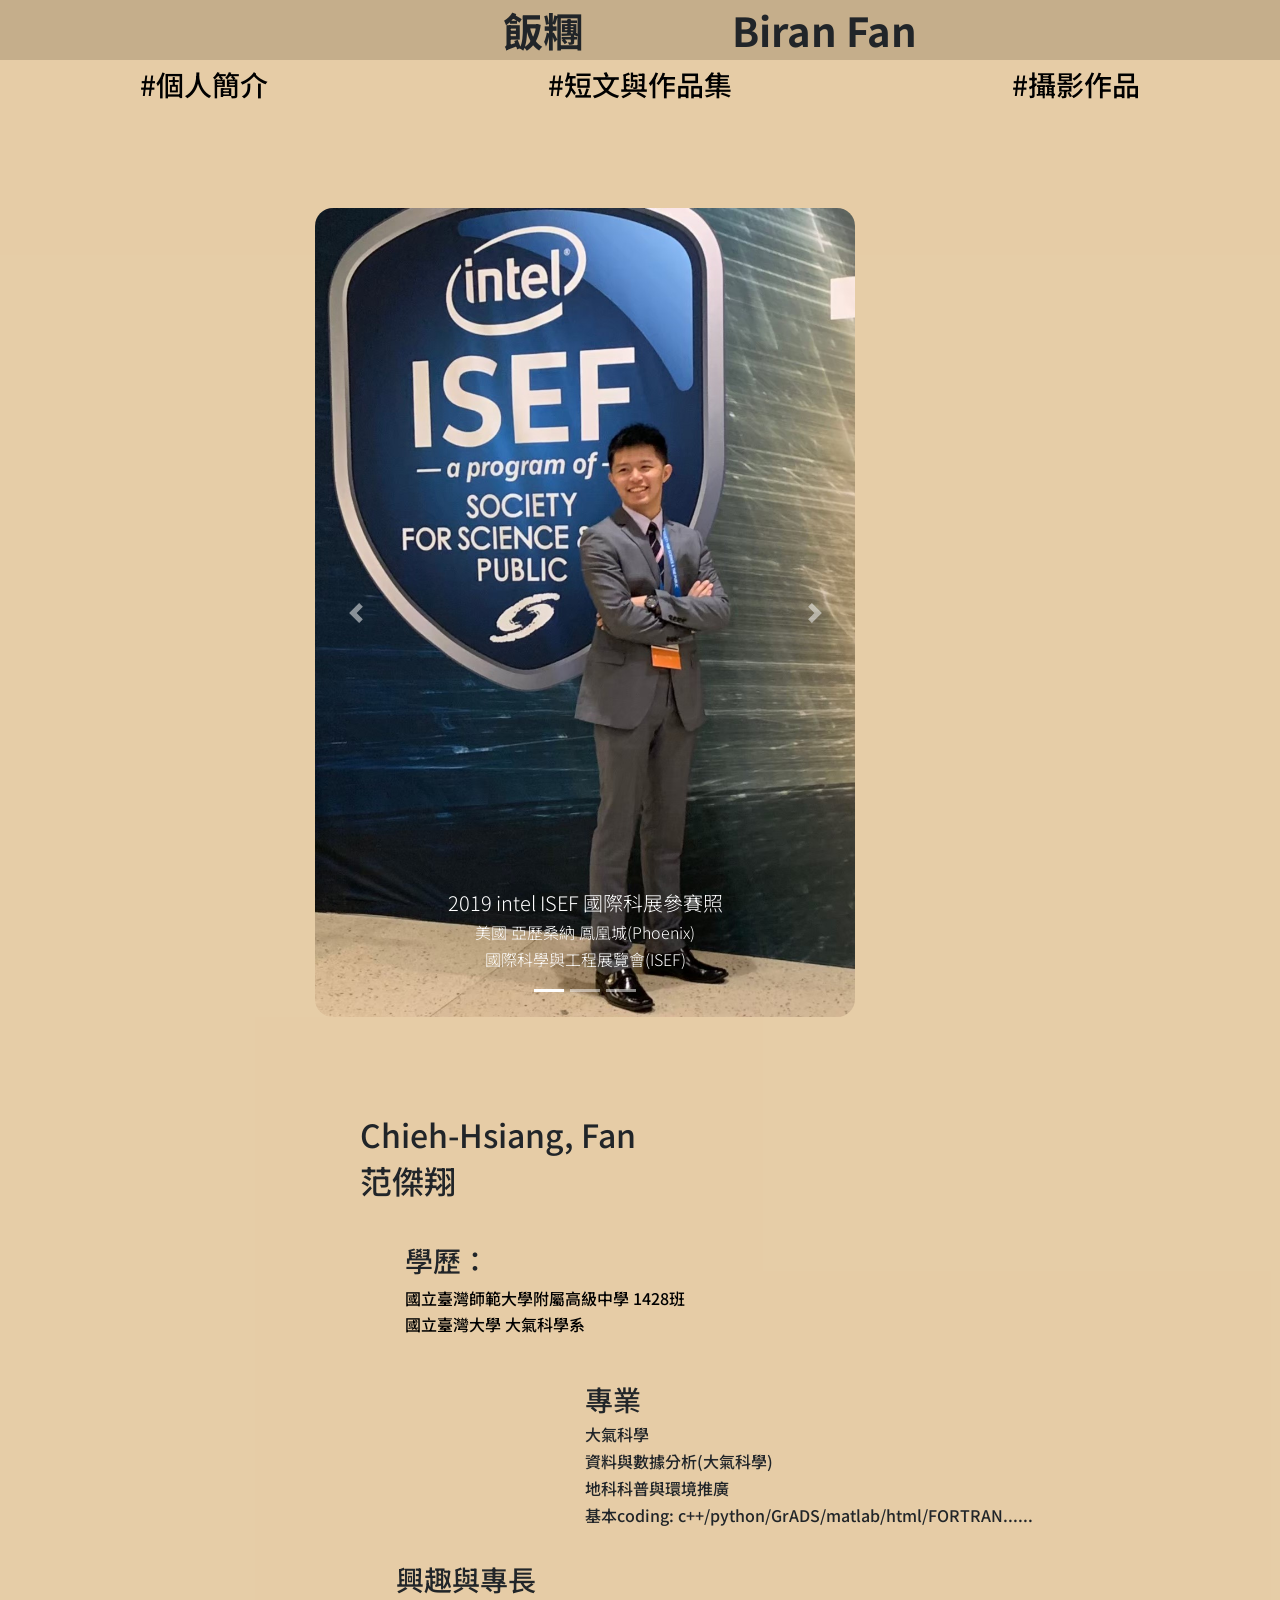
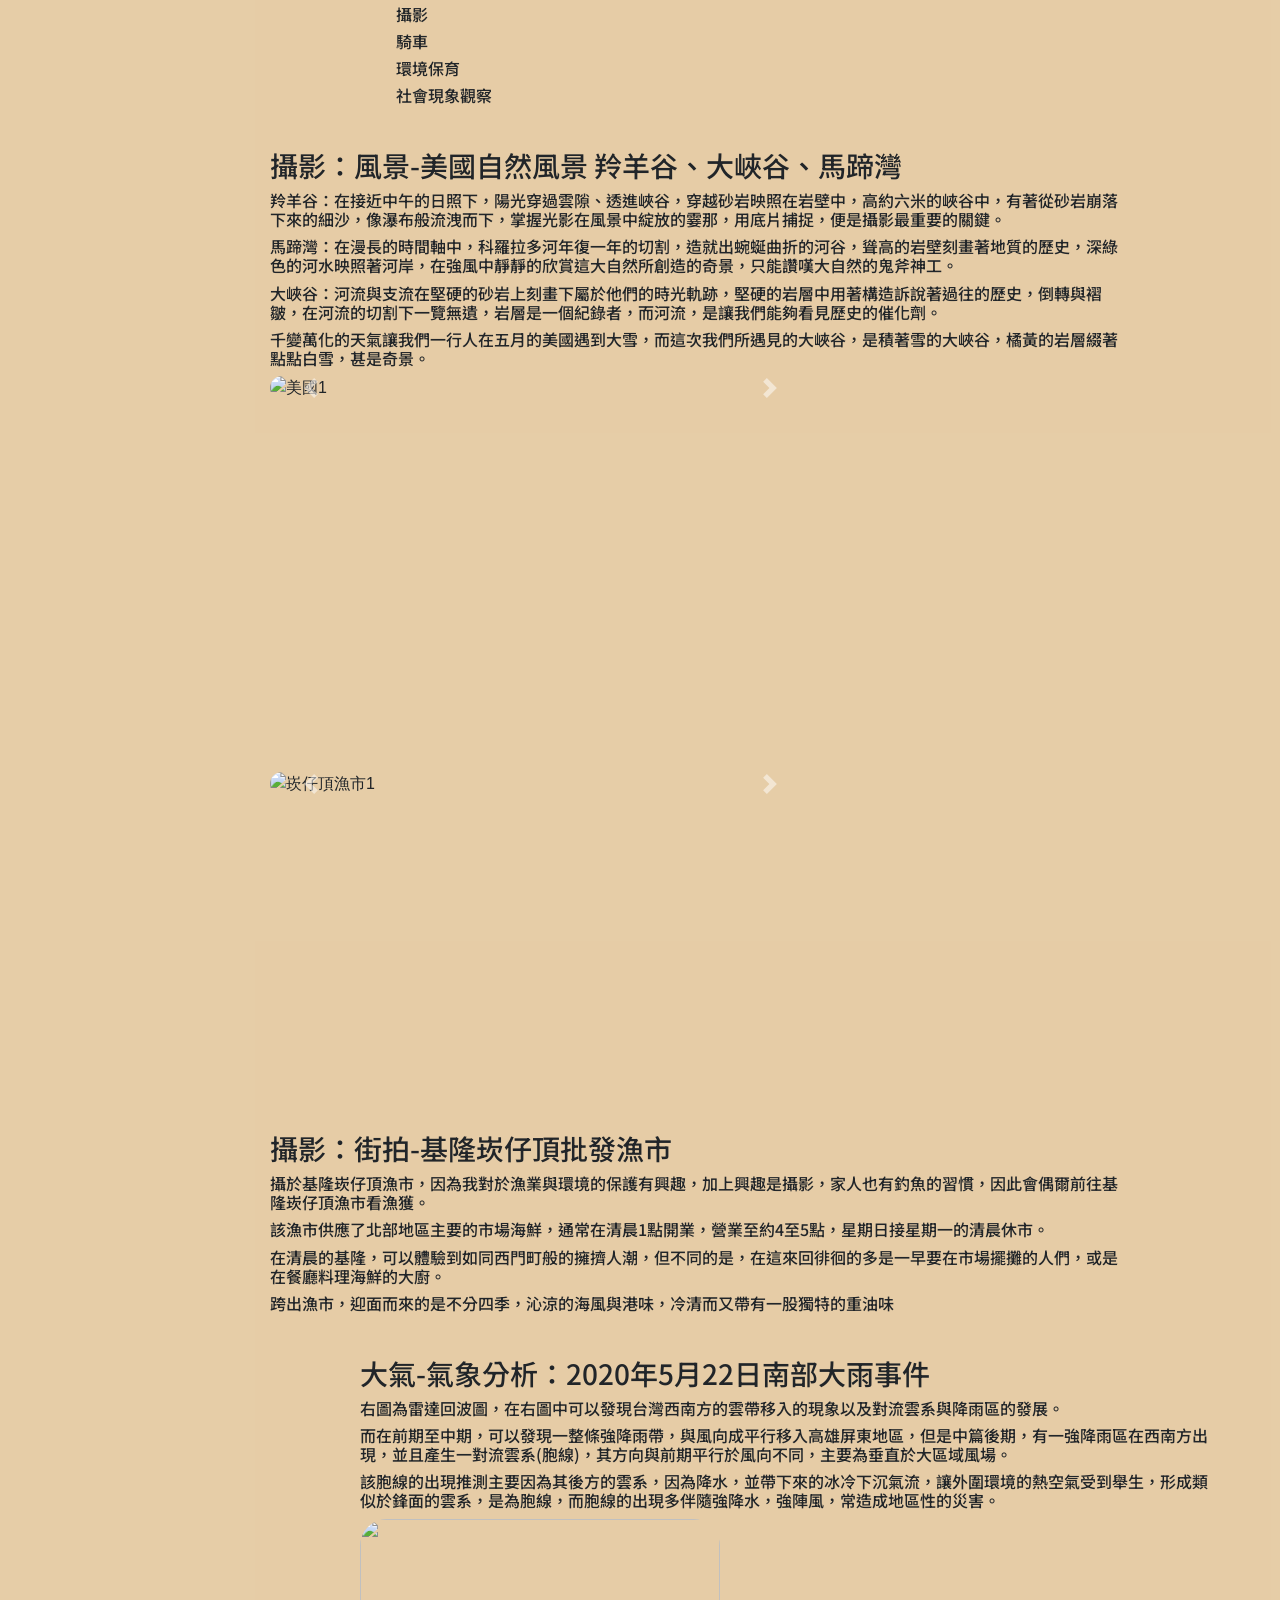
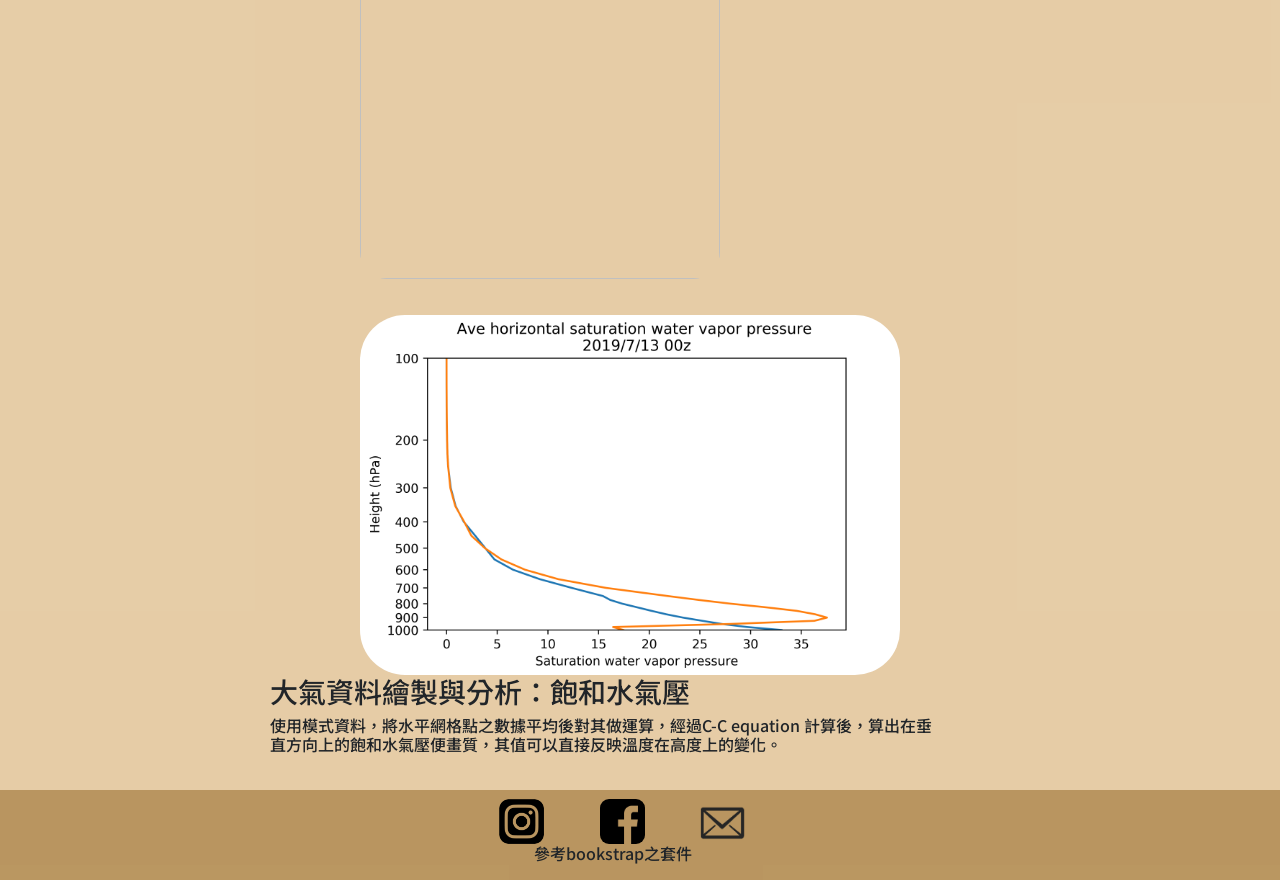
==== commit 70ca36d2: "final" ====
--- a/index.html
+++ b/index.html
@@ -15,7 +15,7 @@
 <body>
     <div id="title_of_website">
         <div class="title_name font_type">
-            <div style="width:60vmin; display:inline-block;margin-left:0%;">
+            <div style="width:40vmin; display:inline-block;margin-left:0%;">
                 飯糰
             </div>
             <div style="vertical-align:top;display:inline-block">
@@ -28,15 +28,21 @@
 
         <!-- <video autoplay loop muted playsinline src="./vedio/IMG_1377.MOV" style="position:fixed ;display:inline-block;z-index:-1" aria-live="center"> -->
         <!-- </video> -->
-        <ul class="nav nav-tab " id="myTab" style=" margin:center;align-content: center;" role="tablist">
+        <ul class="nav nav-tab nav-fill" id="myTab" style=" margin:center;align-content: center;" role="tablist">
             <li class="nav-item color_blue" role="presentation">
-                <a class="nav-link active font_type_title_bottom" id="home-tab" data-toggle="tab" href="#home" role="tab" aria-controls="home" aria-selected="true">個人簡介</a>
+                <a class="nav-link active font_type_title_bottom" id="home-tab" data-toggle="tab" href="#home" role="tab" aria-controls="home" aria-selected="true">
+                    <h3>#個人簡介</h3>
+                </a>
             </li>
             <li class="nav-item" role="presentation">
-                <a class="nav-link font_type_title_bottom" id="profile-tab" data-toggle="tab" href="#profile" role="tab" aria-controls="profile" aria-selected="false">短文與作品集</a>
+                <a class="nav-link font_type_title_bottom" id="profile-tab" data-toggle="tab" href="#profile" role="tab" aria-controls="profile" aria-selected="false">
+                    <h3>#短文與作品集</h3>
+                </a>
             </li>
             <li class="nav-item" role="presentation">
-                <a class="nav-link font_type_title_bottom" id="contact-tab" data-toggle="tab" href="#contact" role="tab" aria-controls="contact" aria-selected="false">攝影作品</a>
+                <a class="nav-link font_type_title_bottom" id="contact-tab" data-toggle="tab" href="#contact" role="tab" aria-controls="contact" aria-selected="false">
+                    <h3>#攝影作品</h3>
+                </a>
             </li>
         </ul>
         <div class="tab-content" id="myTabContent">
@@ -112,6 +118,8 @@
                         <h6 class="font_type" style="font-weight:500;">大氣科學</h6>
                         <h6 class="font_type" style="font-weight:500;">資料與數據分析(大氣科學)</h6>
                         <h6 class="font_type" style="font-weight:500;">地科科普與環境推廣</h6>
+                        <h6 class="font_type" style="font-weight:500;">基本coding: c++/python/GrADS/matlab/html/FORTRAN......
+                        </h6>
                     </div>
                 </div>
                 <div class="photo_article">
@@ -223,7 +231,7 @@
                         <h6>右圖為雷達回波圖，在右圖中可以發現台灣西南方的雲帶移入的現象以及對流雲系與降雨區的發展。</h6>
                         <h6>而在前期至中期，可以發現一整條強降雨帶，與風向成平行移入高雄屏東地區，但是中篇後期，有一強降雨區在西南方出現，並且產生一對流雲系(胞線)，其方向與前期平行於風向不同，主要為垂直於大區域風場。
                         </h6>
-                        <h6>該胞線的出線推測主要因為其後方的雲系，因為降水，並帶下來的冰冷下沉氣流，讓外圍環境的熱空氣受到舉生，形成類似於鋒面的雲系，是為胞線，而胞線的出現多伴隨強降水，強陣風，常造成地區性的災害。
+                        <h6>該胞線的出現推測主要因為其後方的雲系，因為降水，並帶下來的冰冷下沉氣流，讓外圍環境的熱空氣受到舉生，形成類似於鋒面的雲系，是為胞線，而胞線的出現多伴隨強降水，強陣風，常造成地區性的災害。
                         </h6>
                     </div>
                     <img class="atmosfig_home_radar" src="./vedio/Webp.net-gifmaker.gif">
@@ -249,7 +257,7 @@
 
 
 
-            <div class="tab-pane fade" id="profile" role="tabpanel" aria-labelledby="profile-tab">
+            <div class="tab-pane fade" id="profile" role="tabpanel" aria-labelledby="profile-tab" style="margin-left:10vmin;margin-top:10vmin;">
 
                 <div class="photo_article">
                     <div class="article">
@@ -341,9 +349,9 @@
                         <h6>在清晨的基隆，可以體驗到如同西門町般的擁擠人潮，但不同的是，在這來回徘徊的多是一早要在市場擺攤的人們，或是在餐廳料理海鮮的大廚。</h6>
                         <h6>跨出漁市，迎面而來的是不分四季，沁涼的海風與港味，冷清而又帶有一股獨特的重油味</h6>
                     </div>
-                </div>
-
-                <div class="photo_article" style="margin-left: 10vmin;">
+
+                </div>
+                <div class="photo_article">
                     <div class="article">
                         <h3>大氣-氣象分析：2020年5月22日南部大雨事件</h3>
                         <h6>右圖為雷達回波圖，在右圖中可以發現台灣西南方的雲帶移入的現象以及對流雲系與降雨區的發展。</h6>
@@ -353,51 +361,378 @@
                         </h6>
                     </div>
                     <img class="atmosfig_home_radar" src="./vedio/Webp.net-gifmaker.gif">
-
-                    <div class="photo_article" style="margin-left: 10vmin;">
-                        <div class="article">
-                            <h3>大氣-科展著作：秋颱共伴效應</h3>
-                            <h6>主要探討秋季颱風與東北季風造成共伴效應的變化與災害探討。</h6>
-
-                            <h6>於國內參賽的海報主要討論海平面輻合輻散，路徑轉折與共伴雲系產生關連性。</h6>
-                            <h6>討論近地表風場小尺度的輻合與輻散，進而造成局部地區強降水，如梅姬颱風在蘇澳地區的牆降水，導致蘇花公路阻斷並使遊覽車翻覆並失蹤。
-                            </h6>
-                            <h6>於國外參賽的海報則有討論水氣與輻合輻散關聯與雲系強度變化比較以及較為詳述地形關聯性。</h6>
-                            <h6></h6>
-                        </div>
-                        <a href="https://activity.ntsec.gov.tw/activity/race-2/2019/pdf/TISF2019-180005.pdf" target="_blank">
-                            <img class="normal_photo" src="./img/ISEF_my.JPG">
+                </div>
+                <div class="photo_article">
+                    <div class="photo_in_right">
+
+                        <img class="normal_photo" style="height:100%" src="./images/chaos.gif">
+                    </div>
+                    <div class="article">
+                        <h3>數據分析：<br>不同數值分析方法與數值解微分方程方法效率探討
+                        </h3>
+                        <h6>在非線性系統下，因為初始值微小的改變，讓最後結果有很大差異的探討。</h6>
+                        <h6>而比較方法是採用兩種不同的數值解微分方程方法(Eular and RK4)
+                        </h6>
+                        <h6>可以發現在調整Eular方法的精確度後，可以讓其精確度接近於使用RK4方法，但是所耗費的運算資源相較於RK4為多。<br>(RK4在最低模擬精確度時即可達到接近有模擬到之最精模擬的Eular方法的精確度)
+                        </h6>
+                    </div>
+                </div>
+
+                <div class="photo_article">
+                    <div class="article">
+                        <h3>大氣-科展著作：秋颱共伴效應</h3>
+                        <h6>主要探討秋季颱風與東北季風造成共伴效應的變化與災害探討。</h6>
+
+                        <h6>於國內參賽的海報主要討論海平面輻合輻散，路徑轉折與共伴雲系產生關連性。</h6>
+                        <h6>討論近地表風場小尺度的輻合與輻散，進而造成局部地區強降水，如梅姬颱風在蘇澳地區的牆降水，導致蘇花公路阻斷並使遊覽車翻覆並失蹤。
+                        </h6>
+                        <h6>於國外參賽的海報則有討論水氣與輻合輻散關聯與雲系強度變化比較以及較為詳述地形關聯性。</h6>
+                        <h6></h6>
+                    </div>
+                    <a href="https://activity.ntsec.gov.tw/activity/race-2/2019/pdf/TISF2019-180005.pdf" target="_blank">
+                        <img class="normal_photo" src="./img/ISEF_my.JPG">
+                    </a>
+                </div>
+                <div class="photo_article">
+                    <div class="photo_in_left">
+                        <a href="https://www.facebook.com/permalink.php?story_fbid=588916408209700&id=100012740377395" target="_blank">
+
+                            <img style=" width: 100%;" src="./images/consensus.jpg">
                         </a>
                     </div>
-                    <div class="photo_article">
-                        <div class="photo_in_left">
-                            <a href="https://www.facebook.com/permalink.php?story_fbid=588916408209700&id=100012740377395" target="_blank">
-                                <img style="width:100%" src="./images/consensus.jpg">
-                            </a>
-                        </div>
-                        <div class="article">
-                            <h3>社會觀察札記：20181124大選與公投觀察日誌</h3>
-                            <h6>我不應該談政治 但還是談了 20181124大選與公投觀察日記-世代之爭?
-                                <br> 希望有人看完 雖然又臭又長<br> 看一篇靠北的文之前先來點笑話
-                                <br> 如果我們把臺北市改成民國市，我們就能以中華民國參賽了(?)
-                                <br> 以下序文：
-                                <br> 認識我的應該知道我本身支持哪個黨派，但我先說這次姚文智真的搞事，也證實了DPP在台北市信仰的強烈，而新北在318學運狂潮下KMT也未失守，這次輸也是不意外，高雄的話，我見識到了佔領媒體版面的功效，也看到了台灣一股跟風的氣息，我雖然不是高雄人，但連高雄一到十都背不出來的人居然都選上了高雄市長，可能是高雄渴望改變吧，但我覺得更多的是跟風與操作，這點需要高雄人出來釋疑嘍，希望韓總能讓高雄更進步，但我同時也希望高雄別被紅化。 我知道了沒人認真在看辯論，看了也很難改變人的立場，畢竟人是自負的，一場正常的辯論結果到底能影響多少選情，能影響多少人心。
-                                所以有人要揪團衝去報名地質系嗎，地質系要起飛了，往南海挖石油去，呵。
-                                <br> 本文：......
-                            </h6>
-                        </div>
-                    </div>
-                    <div class="tab-pane fade" id="contact" role="tabpanel" aria-labelledby="contact-tab">...</div>
-                    <div id="bottom_of_website">
-                        <a class="links_of_profile" id="ig" target="_blank" style="margin-left:39vw;" href="https://www.instagram.com/brainbrian2000/"></a>
-                        <a class="links_of_profile" id="fb" target="_blank" style="margin-left:4vw;" href="https://www.facebook.com/profile.php?id=100000325790302"></a>
-                        <a class="links_of_profile" id="mail" target="_blank" style="margin-left:4vw;" href="mailto:brainbrian2000@gmail.com"></a>
-                    </div>
-                </div>
-
-                <script src="https://code.jquery.com/jquery-3.5.1.slim.min.js" integrity="sha384-DfXdz2htPH0lsSSs5nCTpuj/zy4C+OGpamoFVy38MVBnE+IbbVYUew+OrCXaRkfj" crossorigin="anonymous"></script>
-                <script src="https://cdn.jsdelivr.net/npm/popper.js@1.16.0/dist/umd/popper.min.js" integrity="sha384-Q6E9RHvbIyZFJoft+2mJbHaEWldlvI9IOYy5n3zV9zzTtmI3UksdQRVvoxMfooAo" crossorigin="anonymous"></script>
-                <script src="https://stackpath.bootstrapcdn.com/bootstrap/4.5.0/js/bootstrap.min.js" integrity="sha384-OgVRvuATP1z7JjHLkuOU7Xw704+h835Lr+6QL9UvYjZE3Ipu6Tp75j7Bh/kR0JKI" crossorigin="anonymous"></script>
+                    <div class="article">
+                        <h3>20181124大選與公投觀察日誌</h3>
+                        <h6>我不應該談政治 但還是談了 20181124大選與公投觀察日記-世代之爭?
+                            <br> 希望有人看完 雖然又臭又長<br> 看一篇靠北的文之前先來點笑話
+                            <br> 如果我們把臺北市改成民國市，我們就能以中華民國參賽了(?)
+                            <br> 以下序文：
+                            <br> 認識我的應該知道我本身支持哪個黨派，但我先說這次姚文智真的搞事，也證實了DPP在台北市信仰的強烈，而新北在318學運狂潮下KMT也未失守，這次輸也是不意外，高雄的話，我見識到了佔領媒體版面的功效，也看到了台灣一股跟風的氣息，我雖然不是高雄人，但連高雄一到十都背不出來的人居然都選上了高雄市長，可能是高雄渴望改變吧，但我覺得更多的是跟風與操作，這點需要高雄人出來釋疑嘍，希望韓總能讓高雄更進步，但我同時也希望高雄別被紅化。 我知道了沒人認真在看辯論，看了也很難改變人的立場，畢竟人是自負的，一場正常的辯論結果到底能影響多少選情，能影響多少人心。
+                            所以有人要揪團衝去報名地質系嗎，地質系要起飛了，往南海挖石油去，呵。
+                            <br> 本文：......
+                        </h6>
+                    </div>
+                </div>
+                <div class="photo_article">
+                    <div class="article">
+                        <h3>教學與環境保育推廣：培訓講師</h3>
+                        <h6>2020年全國高中數理科學競賽培訓營
+                            <br> 地球科學組 組長
+                            <br> 大氣講師
+                            <br> 地質考察輔導員與副講師
+                            <br> 夜談：環境與大氣雜談 講者
+                        </h6>
+                    </div>
+                    <div class="photo_in_right">
+                        <a href="https://www.facebook.com/SCMS.for.edu/?__xts__%5B0%5D=68.[base64]&__tn__=k%2AF&tn-str=k%2AF"
+                            target="_blank">
+
+                            <img style=" height: 100%;" src="./images/teacher_summer.jpg">
+                        </a>
+                    </div>
+                </div>
+            </div>
+            <div class="tab-pane fade font_type" id="contact" role="tabpanel" aria-labelledby="contact-tab">
+                <div class="row">
+                    <div class="col-3">
+                        <div class="nav flex-column nav-pills" id="v-pills-tab" aria-orientation="vertical">
+                            <a class="nav-link active" id="v-pills-home-tab" data-toggle="pill" href="#v-pills-home" role="tab" aria-controls="v-pills-home" aria-selected="true">人像攝影</a>
+                            <a class="nav-link" id="v-pills-profile-tab" data-toggle="pill" href="#v-pills-profile" role="tab" aria-controls="v-pills-profile" aria-selected="false">活動紀錄1</a>
+                            <a class="nav-link" id="v-pills-messages-tab" data-toggle="pill" href="#v-pills-messages" role="tab" aria-controls="v-pills-messages" aria-selected="false">風景1</a>
+                            <a class="nav-link" id="v-pills-settings-tab" data-toggle="pill" href="#v-pills-settings" role="tab" aria-controls="v-pills-settings" aria-selected="false">風景2</a>
+                        </div>
+                    </div>
+                    <div class="col-9">
+                        <div class="tab-content" id="v-pills-tabContent">
+
+                            <div class="tab-pane fade show active" id="v-pills-home" role="tabpanel" aria-labelledby="v-pills-home-tab">
+                                <!-- <div id="carouselExampleCaptions" class="examplecarousel carousel-fade" data-ride="carousel"> -->
+                                <div class="photo_part_v">
+                                    <div id="carouselExampleFade" class="carousel slide carousel-fade" data-ride="carousel" data-interval="3000">
+                                        <!-- <div id="carouselExampleFade" class="carousel slide carousel-fade" data-ride="carousel" data-interval="1500"> -->
+                                        <div class="carousel-inner">
+                                            <div class="carousel-item active ">
+                                                <img src="./photo/person/_MG_2564.JPG" class="d-block w-100" alt="...">
+                                                <div class="carousel-caption d-none d-md-block">
+                                                    <h5>校園大使</h5>
+                                                    <p>中規中矩</p>
+                                                </div>
+                                            </div>
+                                            <div class="carousel-item">
+                                                <img src="./photo/person/_MG_2600.JPG" class="d-block w-100" alt="...">
+                                                <div class="carousel-caption d-none d-md-block">
+                                                    <h5>校園大使</h5>
+                                                    <p>裙襬 &ensp;&ensp;&ensp;&ensp;&ensp;&ensp;&ensp;&ensp;&ensp;飄揚</p>
+                                                </div>
+                                            </div>
+                                            <div class="carousel-item">
+                                                <img src="./photo/person/IMG_9001_.jpg" class="d-block w-100" alt="...">
+                                                <div class="carousel-caption d-none d-md-block">
+                                                    <h5>得獎喜悅</h5>
+                                                    <p>ISEF 材料科學</p>
+                                                </div>
+                                            </div>
+                                            <div class="carousel-item ">
+                                                <img src="./photo/person/IMG_9006_.jpg" class="d-block w-100" alt="...">
+                                                <div class="carousel-caption d-none d-md-block">
+                                                    <h5>得獎喜悅</h5>
+                                                    <p>ISEF 細胞分子生物學</p>
+                                                </div>
+                                            </div>
+                                            <div class="carousel-item">
+                                                <img src="./photo/person/IMG_9747.JPG" class="d-block w-100" alt="...">
+                                                <div class="carousel-caption d-none d-md-block">
+                                                    <h5>旅遊合照</h5>
+                                                    <p>學生與科展輔導行政人員</p>
+                                                </div>
+                                            </div>
+                                        </div>
+                                    </div>
+                                </div>
+                            </div>
+                            <div class="tab-pane fade" id="v-pills-profile" role="tabpanel" aria-labelledby="v-pills-profile-tab">
+
+                                <div class="photo_part_h">
+                                    <div id="carouselExampleFade" class="carousel slide carousel-fade" data-ride="carousel" data-interval="2000">
+                                        <div class="carousel-inner">
+                                            <div class="carousel-item active">
+                                                <img src="./photo/person/IMG_0222.JPG" class="d-block w-100" style="border-radius: 3vmin;" alt="">
+                                            </div>
+                                            <div class="carousel-item active">
+                                                <img src="./photo/person/IMG_0224.JPG" class="d-block w-100" style="border-radius: 3vmin;" alt="">
+                                            </div>
+                                            <div class="carousel-item active">
+                                                <img src="./photo/person/IMG_0228.JPG" class="d-block w-100" style="border-radius: 3vmin;" alt="">
+                                            </div>
+                                            <div class="carousel-item active">
+                                                <img src="./photo/person/IMG_0795.JPG" class="d-block w-100" style="border-radius: 3vmin;" alt="">
+                                            </div>
+                                            <div class="carousel-item">
+                                                <img src="./photo/person/IMG_0806.JPG" class="d-block w-100" style="border-radius: 3vmin;" alt="">
+                                            </div>
+                                            <div class="carousel-item">
+                                                <img src="./photo/person/IMG_0851.JPG" class="d-block w-100" style="border-radius: 3vmin;" alt="">
+                                            </div>
+                                            <div class="carousel-item">
+                                                <img src="./photo/person/IMG_0861.JPG" class="d-block w-100" style="border-radius: 3vmin;" alt="">
+                                            </div>
+                                            <div class="carousel-item">
+                                                <img src="./photo/person/IMG_0863.JPG" class="d-block w-100" style="border-radius: 3vmin;" alt="">
+                                            </div>
+                                            <div class="carousel-item">
+                                                <img src="./photo/person/IMG_0877.JPG" class="d-block w-100" style="border-radius: 3vmin;" alt="">
+                                            </div>
+                                            <div class="carousel-item">
+                                                <img src="./photo/person/IMG_0880.JPG" class="d-block w-100" style="border-radius: 3vmin;" alt "">
+                                            </div>
+                                            <div class="carousel-item">
+                                                <img src="./photo/person/IMG_0909.JPG" class="d-block w-100" style="border-radius: 3vmin;" alt="">
+                                            </div>
+                                        </div>
+                                    </div>
+                                </div>
+                            </div>
+                            <div class="tab-pane fade" id="v-pills-messages" role="tabpanel" aria-labelledby="v-pills-messages-tab">
+                                <div class="photo_part_h">
+                                    <div id="carouselExampleFade" class="carousel slide carousel-fade" data-ride="carousel" data-interval="2500">
+                                        <div class="carousel-inner">
+                                            <div class="carousel-item active">
+                                                <img src="./photo/IMG_0120.JPG" class="d-block w-100" style="border-radius: 3vmin;" alt="">
+                                            </div>
+                                            <div class="carousel-item active">
+                                                <img src="./photo/IMG_0336.JPG" class="d-block w-100" style="border-radius: 3vmin;" alt="">
+                                            </div>
+                                            <div class="carousel-item active">
+                                                <img src="./photo/IMG_0053.JPG" class="d-block w-100" style="border-radius: 3vmin;" alt="">
+                                            </div>
+                                            <div class="carousel-item active">
+                                                <img src="./photo/IMG_1110.JPG" class="d-block w-100" style="border-radius: 3vmin;" alt="">
+                                            </div>
+                                            <div class="carousel-item active">
+                                                <img src="./photo/IMG_1137.JPG" class="d-block w-100" style="border-radius: 3vmin;" alt="">
+                                            </div>
+                                            <div class="carousel-item active">
+                                                <img src="./photo/IMG_9593.JPG" class="d-block w-100" style="border-radius: 3vmin;" alt="">
+                                            </div>
+                                            <div class="carousel-item active">
+                                                <img src="./photo/IMG_9726.JPG" class="d-block w-100" style="border-radius: 3vmin;" alt="">
+                                            </div>
+                                            <div class="carousel-item active">
+                                                <img src="./photo/IMG_9733.JPG" class="d-block w-100" style="border-radius: 3vmin;" alt="">
+                                            </div>
+                                            <div class="carousel-item active">
+                                                <img src="./photo/IMG_9926.JPG" class="d-block w-100" style="border-radius: 3vmin;" alt="">
+                                            </div>
+                                            <div class="carousel-item active">
+                                                <img src="./photo/IMG_9990.JPG" class="d-block w-100" style="border-radius: 3vmin;" alt="">
+                                            </div>
+                                        </div>
+                                    </div>
+                                </div>
+                            </div>
+                            <div class="tab-pane fade" id="v-pills-settings" role="tabpanel" aria-labelledby="v-pills-settings-tab">
+                                <div class="photo_article">
+                                    <div class="article">
+                                        <h3>太平山&舊林業鐵路</h3>
+                                    </div>
+                                    <div>
+                                        <img src="./photo/IMG_4109.JPG" class="photo_part_h">
+                                        <h6>乘坐在小火車上，聽著在山林中唯一一群人的嘈雜聲，望向柵欄外，一望無際的茂林</h6>
+                                        <img src="./photo/IMG_4658.JPG" class="photo_part_h">
+                                        <img src="./photo/IMG_4659.JPG" class="photo_part_h">
+                                        <img src="./photo/IMG_4676.JPG" class="photo_part_h">
+                                        <h6>舊鐵道的遺跡，蜿蜒在山中</h6>
+                                        <img src="./photo/IMG_4714.JPG" class="photo_part_h">
+                                        <h6>斷橋的木樁已腐朽，軌道雖繡蝕，但依然成為一座孱弱與對岸連結的便橋</h6>
+                                        <img src="./photo/IMG_4734.JPG" class="photo_part_h">
+                                        <img src="./photo/IMG_4748.JPG" class="photo_part_h">
+                                        <h6>鐵道中的鋼釘，定住了枕木與鋼軌，多年未修，早已從軌道離開，失去了原有的固定功能</h6>
+                                        <img src="./photo/IMG_3950.JPG" class="photo_part_h">
+                                        <h6>日出</h6>
+                                    </div>
+                                    <div class="article" style="margin-top:10vmin">
+                                        <h3>拉拉山與櫻花</h3>
+                                    </div>
+                                    <div>
+                                        <img src="./photo/IMG_2503.JPG" class="photo_part_h">
+                                        <h6>春季踏青，騎車上山，向山寧靜的角落走去，駐足後，拿起相機</h6>
+                                        <h6>將這翠綠山頭中的一點紅凍結在這快門中，讓霎那成為永恆</h6>
+                                        <img src="./photo/IMG_2507.JPG" class="photo_part_v">
+                                        <img src="./photo/IMG_2555.JPG" class="photo_part_v">
+                                        <h6>在薄霧中的步道，不見盡頭</h6>
+                                        <img src="./photo/IMG_2580.JPG" class="photo_part_h">
+                                        <h6>跨越小溪的步道，躺在其下的橫木，訴說著自然中風雨的無情</h6>
+                                        <img src="./photo/IMG_4017.JPG" class="photo_part_h">
+                                    </div>
+                                    <div class="article">
+                                        <h3>總統府光雕秀</h3>
+                                    </div>
+                                    <div>
+                                        <img src="./photo/IMG_0455.JPG" class="photo_part_h">
+                                    </div>
+                                </div>
+                            </div>
+                        </div>
+                    </div>
+                </div>
+                <div style="margin-top:30vmin;margin-left: 40vmin;">
+                    <h2>專題攝影：</h2>
+                </div>
+                <div class="photo_article">
+                    <div class="article">
+                        <h3>攝影：風景-美國自然風景 羚羊谷、大峽谷、馬蹄灣</h3>
+                        <h6>
+                            羚羊谷：在接近中午的日照下，陽光穿過雲隙、透進峽谷，穿越砂岩映照在岩壁中，高約六米的峽谷中，有著從砂岩崩落下來的細沙，像瀑布般流洩而下，掌握光影在風景中綻放的霎那，用底片捕捉，便是攝影最重要的關鍵。
+                        </h6>
+                        <h6>馬蹄灣：在漫長的時間軸中，科羅拉多河年復一年的切割，造就出蜿蜒曲折的河谷，聳高的岩壁刻畫著地質的歷史，深綠色的河水映照著河岸，在強風中靜靜的欣賞這大自然所創造的奇景，只能讚嘆大自然的鬼斧神工。
+                        </h6>
+                        <h6>大峽谷：河流與支流在堅硬的砂岩上刻畫下屬於他們的時光軌跡，堅硬的岩層中用著構造訴說著過往的歷史，倒轉與褶皺，在河流的切割下一覽無遺，岩層是一個紀錄者，而河流，是讓我們能夠看見歷史的催化劑。
+                        </h6>
+                        <h6>千變萬化的天氣讓我們一行人在五月的美國遇到大雪，而這次我們所遇見的大峽谷，是積著雪的大峽谷，橘黃的岩層綴著點點白雪，甚是奇景。</h6>
+                    </div>
+                    <div class="photo_in_right">
+                        <div id="carouselExampleFade" class="carousel slide carousel-fade" data-ride="carousel">
+                            <div class="carousel-inner">
+                                <div class="carousel-item active">
+                                    <img src="./img/us_1.JPG" class="d-block w-100" style="border-radius: 3vmin;" alt="美國1">
+                                </div>
+                                <div class="carousel-item">
+                                    <img src="./img/us_2.JPG" class="d-block w-100" style="border-radius: 3vmin;" alt="美國2">
+                                </div>
+                                <!-- <div class="carousel-item"> -->
+                                <!-- <img src="./img/us_3.JPG" class="d-block w-100" style="border-radius: 3vmin;" alt="崁仔頂漁市2"> -->
+                                <!-- </div> -->
+                                <!-- <div class="carousel-item"> -->
+                                <!-- <img src="./img/us_4.JPG" class="d-block w-100" style="border-radius: 3vmin;" alt="崁仔頂漁市2"> -->
+                                <!-- </div> -->
+                                <div class="carousel-item">
+                                    <img src="./img/us_5.JPG" class="d-block w-100" style="border-radius: 3vmin;" alt="美國3">
+                                </div>
+                                <div class="carousel-item">
+                                    <img src="./img/us_6.JPG" class="d-block w-100" style="border-radius: 3vmin;" alt="美國4">
+                                </div>
+                                <div class="carousel-item">
+                                    <img src="./img/us_7.JPG" class="d-block w-100" style="border-radius: 3vmin;" alt="美國5">
+                                </div>
+                                <div class="carousel-item">
+                                    <img src="./img/us_8.JPG" class="d-block w-100" style="border-radius: 3vmin;" alt="美國6">
+                                </div>
+                                <div class="carousel-item">
+                                    <img src="./img/us_9.JPG" class="d-block w-100" style="border-radius: 3vmin;" alt="美國7">
+                                </div>
+                                <div class="carousel-item">
+                                    <img src="./img/us_10.JPG" class="d-block w-100" style="border-radius: 3vmin;" alt="美國8">
+                                </div>
+                                <div class="carousel-item">
+                                    <img src="./img/us_11.JPG" class="d-block w-100" style="border-radius: 3vmin;" alt="美國9">
+                                </div>
+                                <div class="carousel-item">
+                                    <img src="./img/us_12.JPG" class="d-block w-100" style="border-radius: 3vmin;" alt="美國10">
+                                </div>
+                                <div class="carousel-item">
+                                    <img src="./img/us_13.JPG" class="d-block w-100" style="border-radius: 3vmin;" alt="美國11">
+                                </div>
+                            </div>
+                            <a class="carousel-control-prev" href="#carouselExampleFade" role="button" data-slide="prev">
+                                <span class="carousel-control-prev-icon" aria-hidden="true"></span>
+                                <span class="sr-only">Previous</span>
+                            </a>
+                            <a class="carousel-control-next" href="#carouselExampleFade" role="button" data-slide="next">
+                                <span class="carousel-control-next-icon" aria-hidden="true"></span>
+                                <span class="sr-only">Next</span>
+                            </a>
+                        </div>
+                    </div>
+                </div>
+
+                <div class="photo_article">
+                    <div class="photo_in_left">
+                        <div id="carouselExampleControls" class="carousel slide" data-ride="carousel">
+                            <div class="carousel-inner">
+                                <div class="carousel-item active">
+                                    <img src="./img/IMG_3566.JPG" class="d-block w-100" style="border-radius: 3vmin;" alt="崁仔頂漁市1">
+                                </div>
+                                <div class="carousel-item">
+                                    <img src="./img/IMG_3562.JPG" class="d-block w-100" style="border-radius: 3vmin;" alt="崁仔頂漁市2">
+                                </div>
+                                <div class="carousel-item">
+                                    <img src="./img/IMG_3532.JPG" class="d-block w-100" style="border-radius: 3vmin;" alt="崁仔頂漁市3">
+                                </div>
+                            </div>
+                            <a class="carousel-control-prev" href="#carouselExampleControls" role="button" data-slide="prev">
+                                <span class="carousel-control-prev-icon" aria-hidden="true"></span>
+                                <span class="sr-only">Previous</span>
+                            </a>
+                            <a class="carousel-control-next" href="#carouselExampleControls" role="button" data-slide="next">
+                                <span class="carousel-control-next-icon" aria-hidden="true"></span>
+                                <span class="sr-only">Next</span>
+                            </a>
+                        </div>
+                    </div>
+                    <div class="article">
+                        <h3>攝影：街拍-基隆崁仔頂批發漁市</h3>
+                        <h6>
+                            攝於基隆崁仔頂漁市，因為我對於漁業與環境的保護有興趣，加上興趣是攝影，家人也有釣魚的習慣，因此會偶爾前往基隆崁仔頂漁市看漁獲。
+                        </h6>
+                        <h6>該漁市供應了北部地區主要的市場海鮮，通常在清晨1點開業，營業至約4至5點，星期日接星期一的清晨休市。
+                        </h6>
+                        <h6>在清晨的基隆，可以體驗到如同西門町般的擁擠人潮，但不同的是，在這來回徘徊的多是一早要在市場擺攤的人們，或是在餐廳料理海鮮的大廚。</h6>
+                        <h6>跨出漁市，迎面而來的是不分四季，沁涼的海風與港味，冷清而又帶有一股獨特的重油味</h6>
+                    </div>
+                </div>
+            </div>
+            <!-- <div class="tab-pane fade" id="contact" role="tabpanel" aria-labelledby="contact-tab">...</div> -->
+            <div id="bottom_of_website">
+                <a class="links_of_profile" id="ig" target="_blank" style="margin-left:39vw;" href="https://www.instagram.com/brainbrian2000/"></a>
+                <a class="links_of_profile" id="fb" target="_blank" style="margin-left:4vw;" href="https://www.facebook.com/profile.php?id=100000325790302"></a>
+                <a class="links_of_profile" id="mail" target="_blank" style="margin-left:4vw;" href="mailto:brainbrian2000@gmail.com"></a>
+                <div class="font_type" style="margin-left: 41.75vw;">
+                    <h6>參考bookstrap之套件</h6>
+                </div>
+            </div>
+
+            <script src="https://code.jquery.com/jquery-3.5.1.slim.min.js" integrity="sha384-DfXdz2htPH0lsSSs5nCTpuj/zy4C+OGpamoFVy38MVBnE+IbbVYUew+OrCXaRkfj" crossorigin="anonymous"></script>
+            <script src="https://cdn.jsdelivr.net/npm/popper.js@1.16.0/dist/umd/popper.min.js" integrity="sha384-Q6E9RHvbIyZFJoft+2mJbHaEWldlvI9IOYy5n3zV9zzTtmI3UksdQRVvoxMfooAo" crossorigin="anonymous"></script>
+            <script src="https://stackpath.bootstrapcdn.com/bootstrap/4.5.0/js/bootstrap.min.js" integrity="sha384-OgVRvuATP1z7JjHLkuOU7Xw704+h835Lr+6QL9UvYjZE3Ipu6Tp75j7Bh/kR0JKI" crossorigin="anonymous"></script>
 </body>
 
 </html>
--- a/css/img.css
+++ b/css/img.css
@@ -12,6 +12,28 @@
 
 a:visited {
     color: #000000;
+}
+
+.photo_part_v {
+    margin-top: 10vmin;
+    margin-bottom: 10vmin;
+    margin-left: 20vmin;
+    height: 90vmin;
+    width: 60vmin;
+    display: inline-block;
+    border-radius: 5vmin;
+}
+
+.photo_part_h {
+    /* margin-left: 10vmin; */
+    margin-top: 10vmin;
+    margin-bottom: 10vmin;
+    margin-left: 20vmin;
+    /* margin-top: 20vmin; */
+    height: 60vmin;
+    width: 90vmin;
+    display: inline-block;
+    border-radius: 5vmin;
 }
 
 .background {
